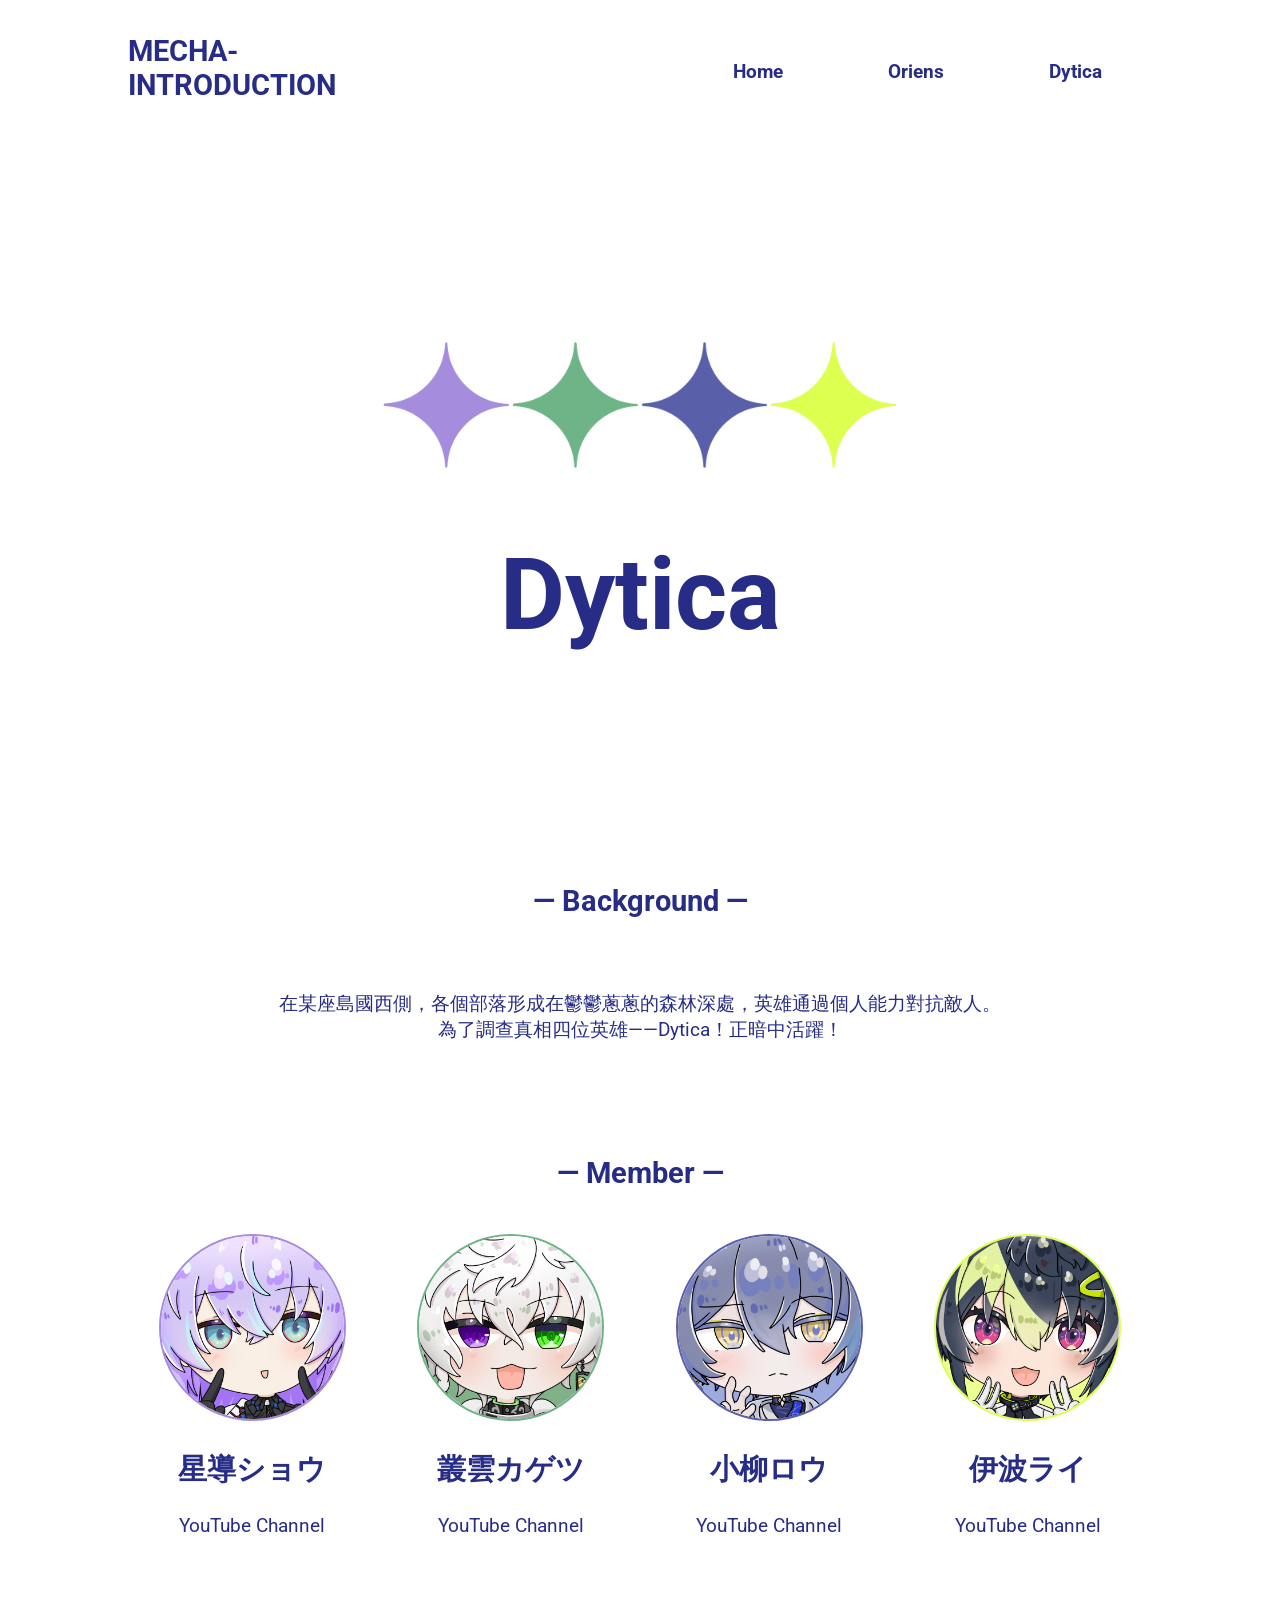
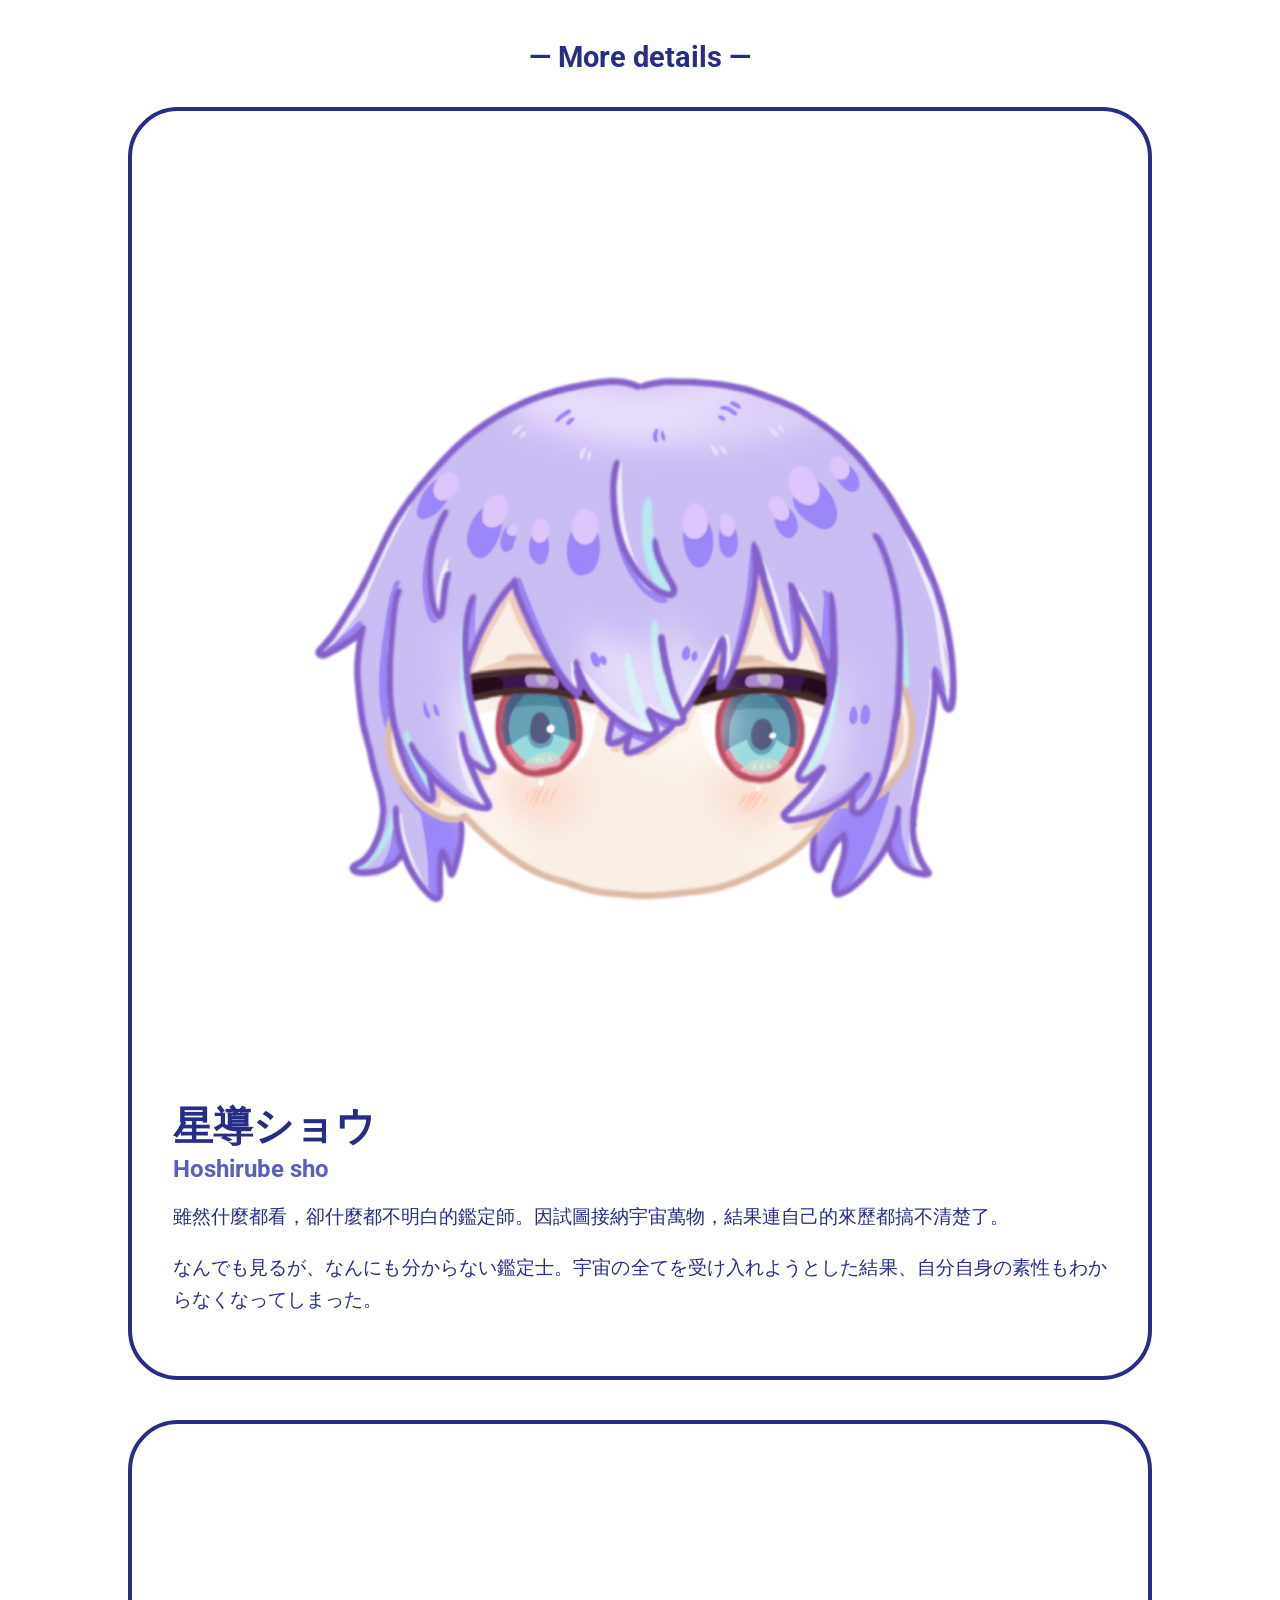
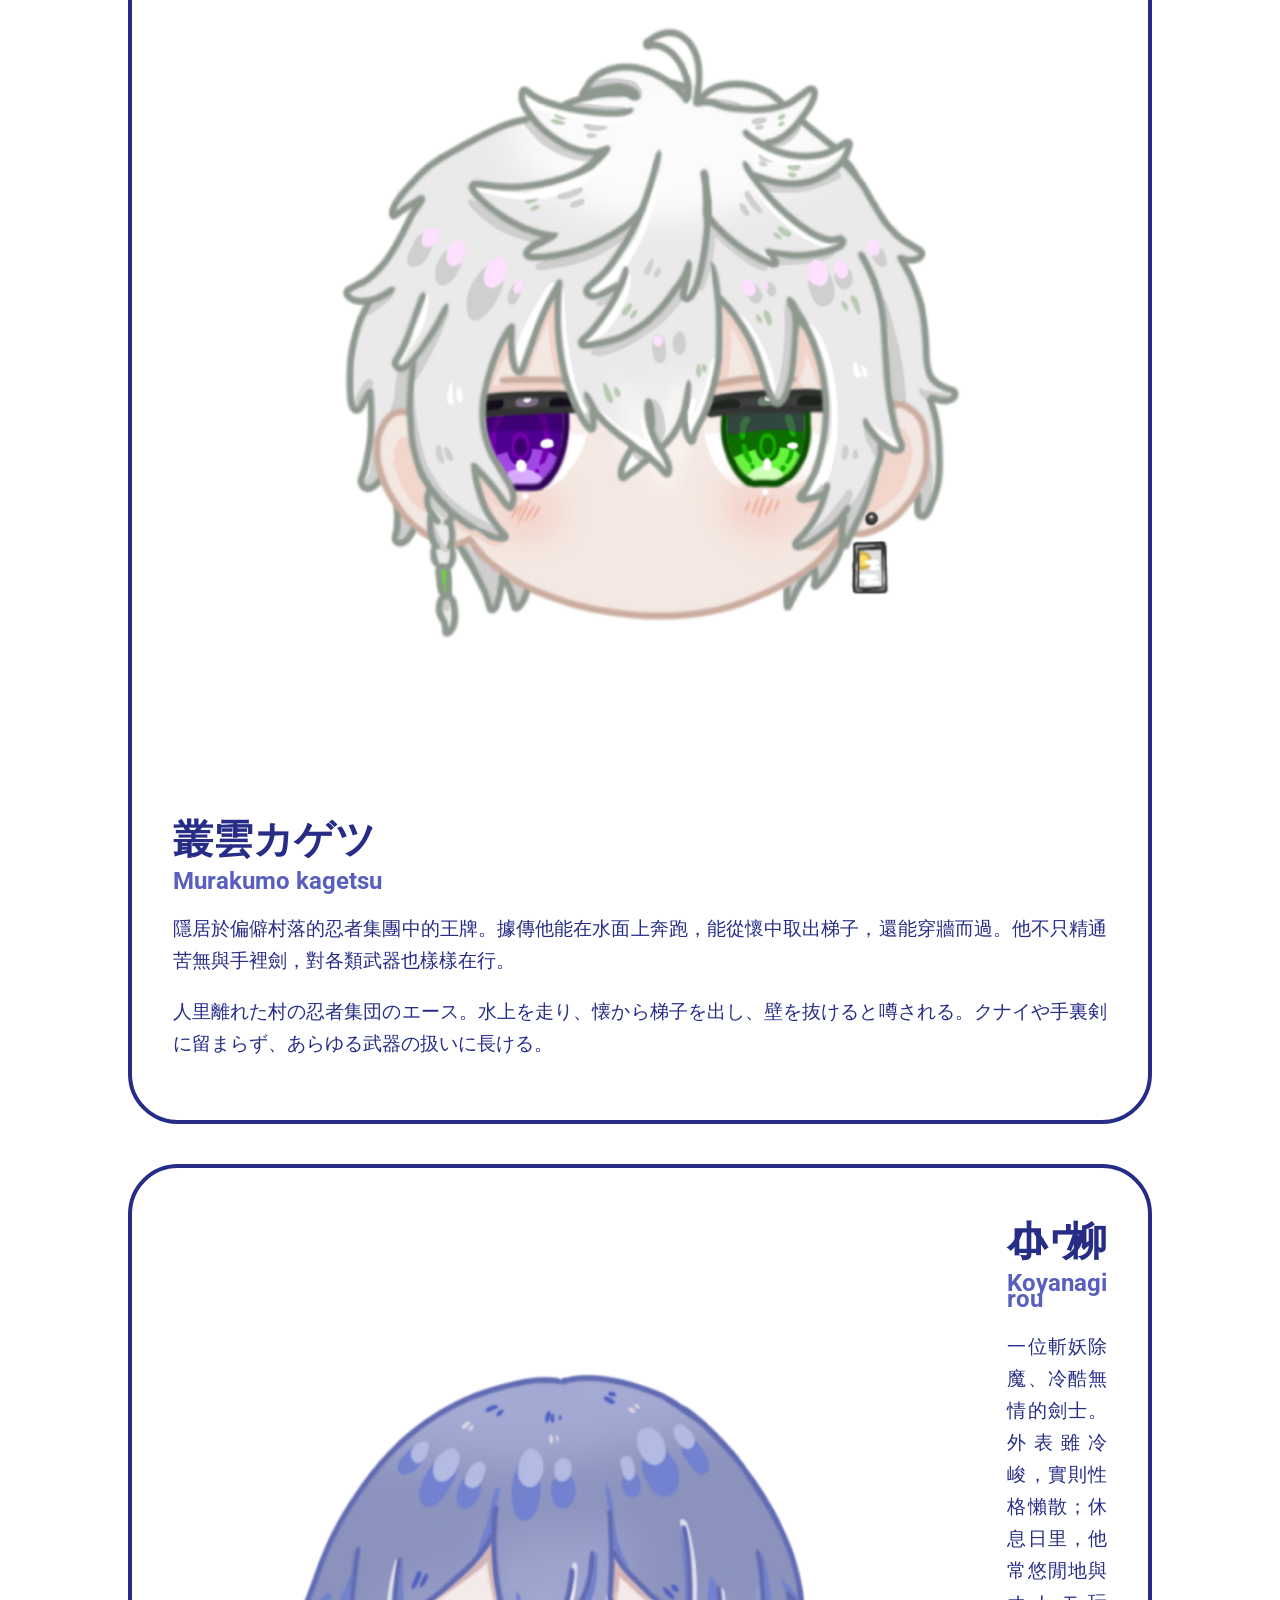
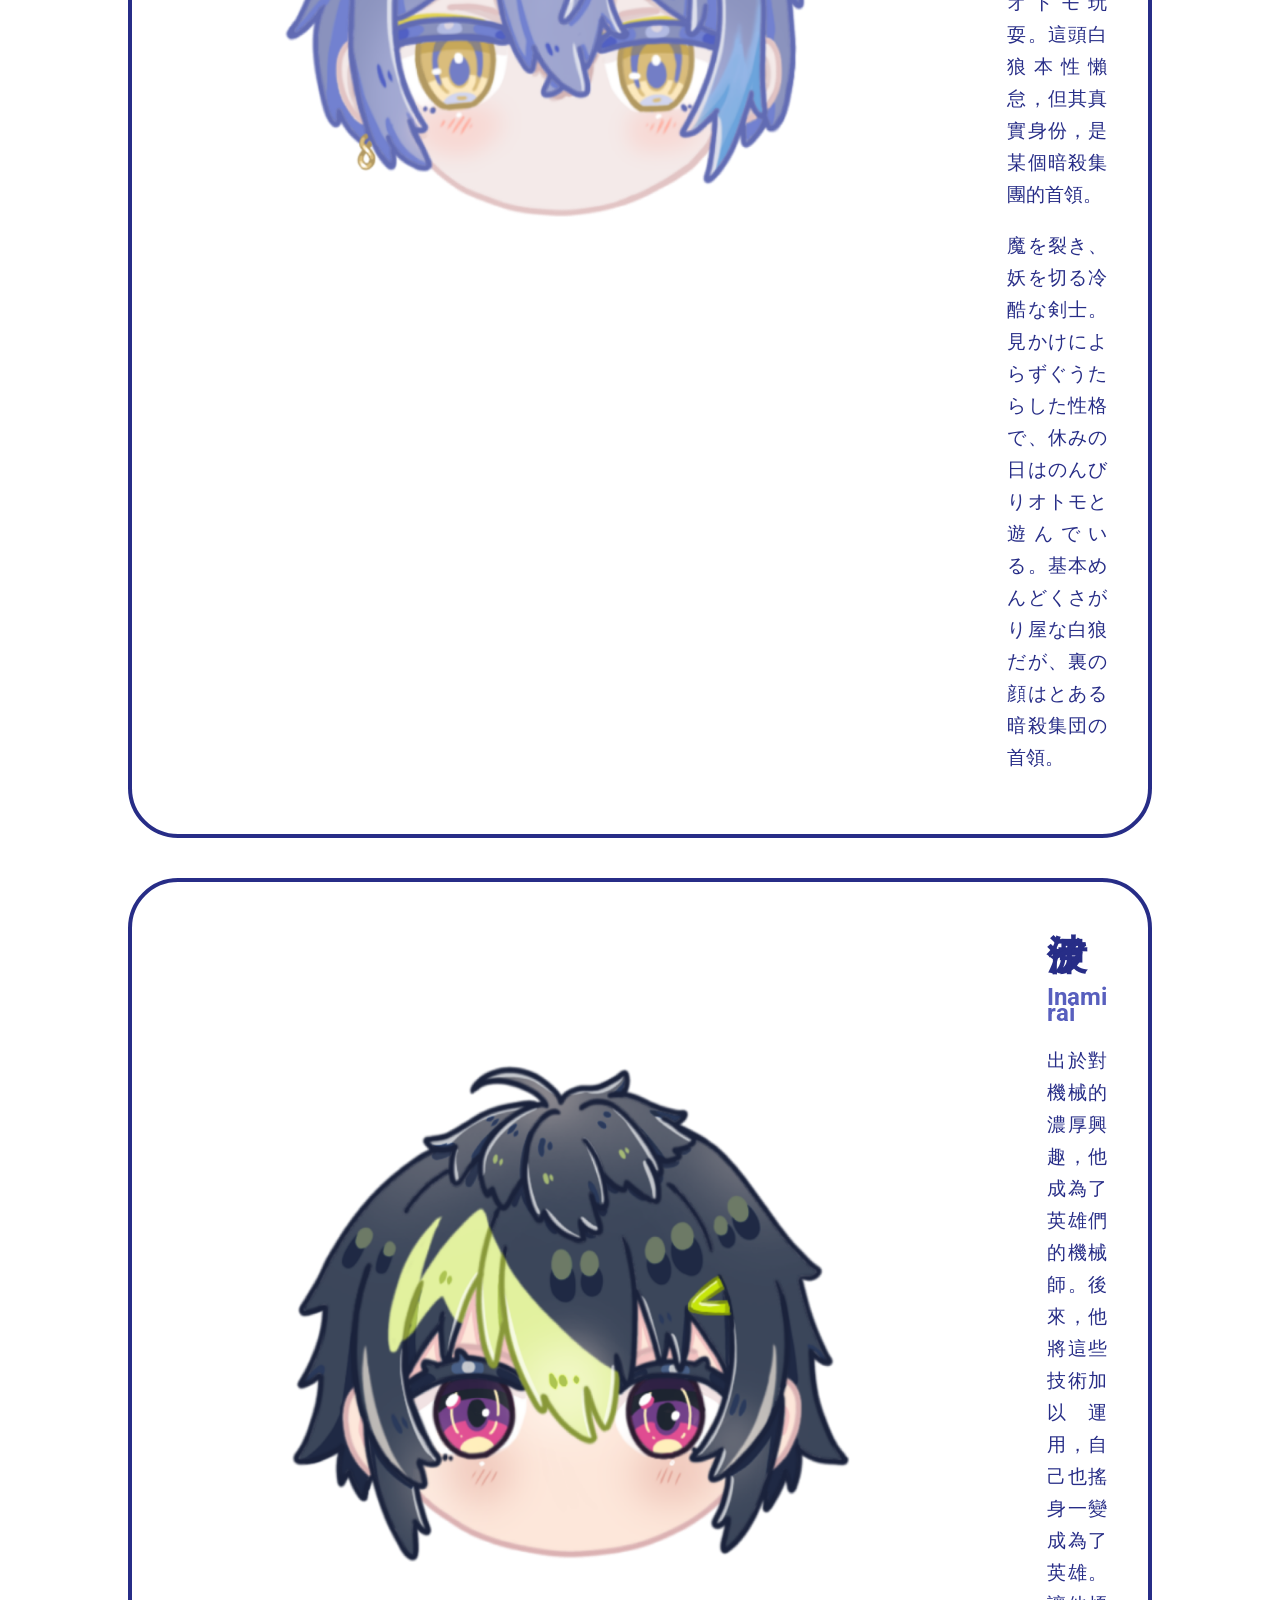
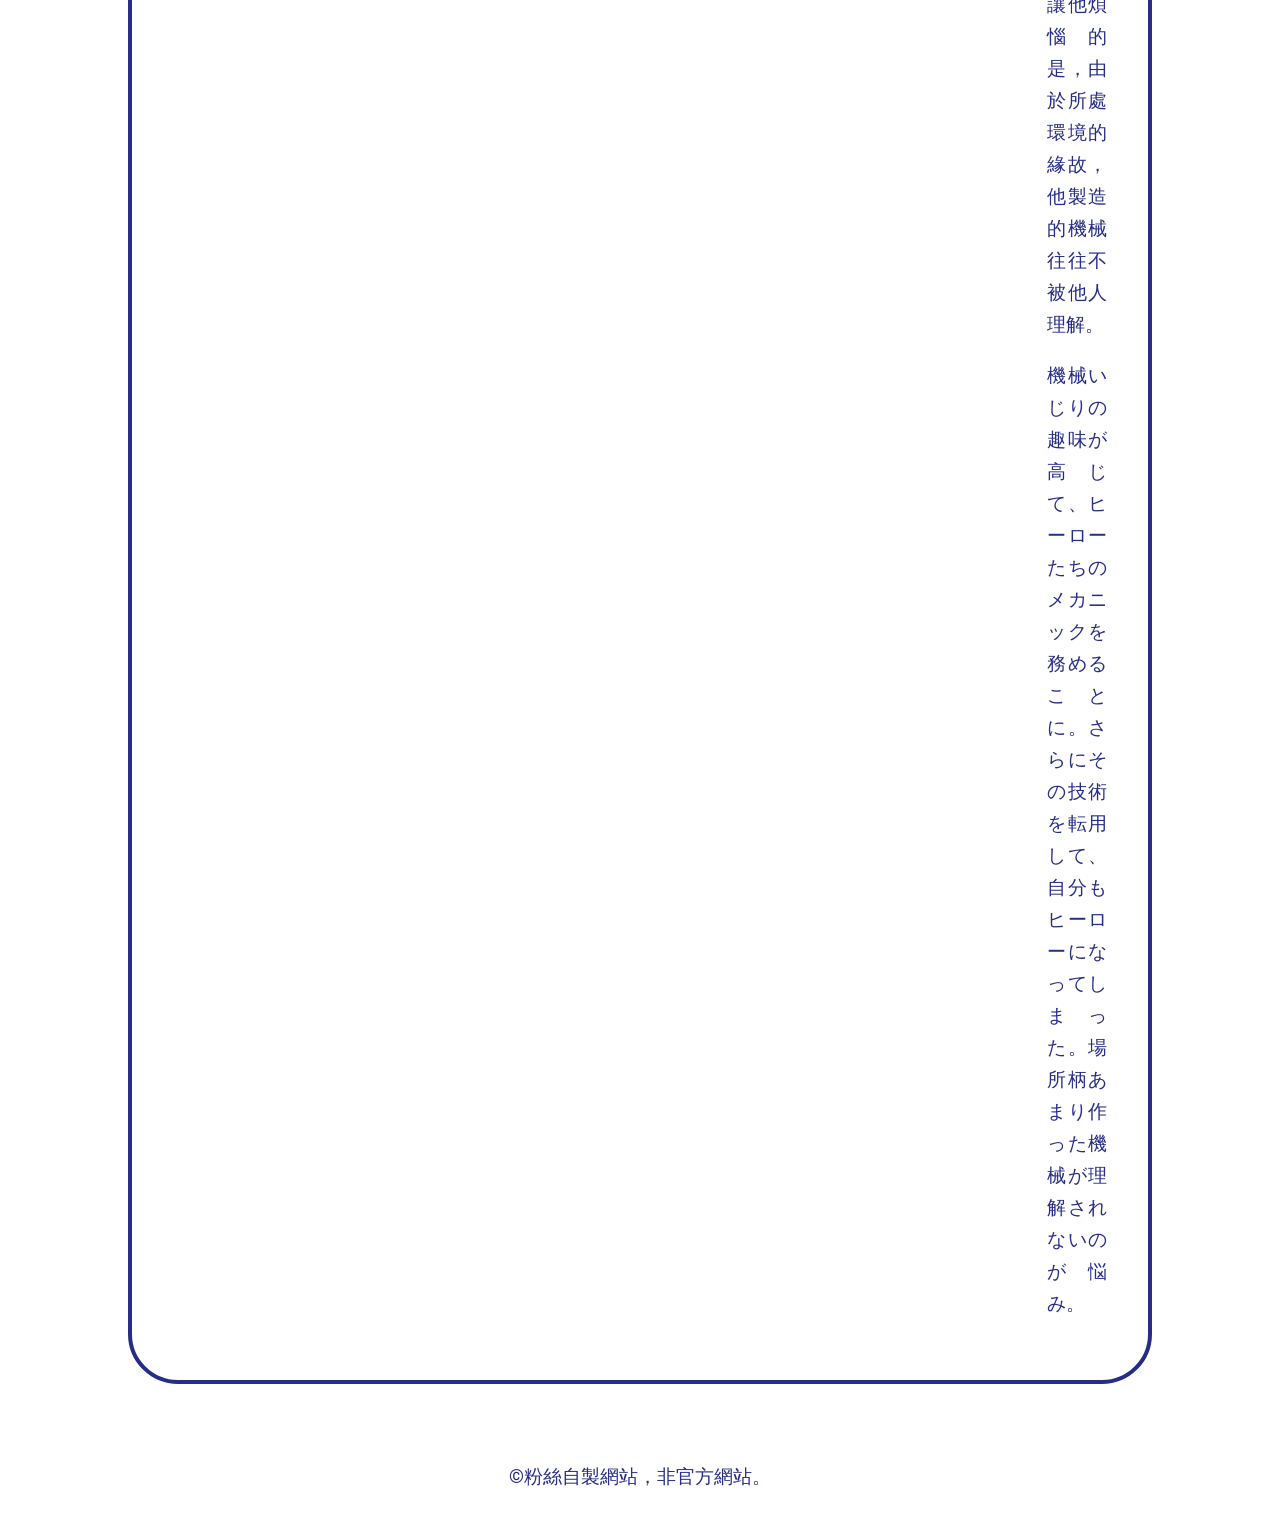
==== Dytica.html @ 47c51aad "update" ====
<!doctype html>
<html>

<head><!--設定頁面基本資訊+外部連結-->
<meta charset="utf-8">
<meta name="viewport" content=" width=device-width, initial-scale=1.0 ">
<title>MECHA-INTRODUCTION</title>
<link href="css/dytica.css" rel="stylesheet" type="text/css">
</head>

<body><!--瀏覽器看得見的內容-->
<!--header-->
<header>
    <div class="menu">
        <!--logo-->
        <div class="logo">
            <a href="index.html">
            <!--<img src="images/ky.PNG" alt="logo">-->
            <h2>MECHA-INTRODUCTION</h2>
            </a>
        </div>
        <!--nav-->
        <nav>
            <a href="index.html">Home</a>
            <a href="Oriens.html">Oriens</a>
            <a href="Dytica.html">Dytica</a>
        </nav> 
    </div>
</header>

<!--hero-->
<div class="hero">
    <img src="images/dhero2.png" alt="hero">
    <h1>Dytica</h1>
</div>

<!--background section-->
<section>
    <h1>— Background —</h1>
     <div class="background">   
        <p>在某座島國西側，各個部落形成在鬱鬱蔥蔥的森林深處，英雄通過個人能力對抗敵人。<br>為了調查真相四位英雄——Dytica！正暗中活躍！</p>
    </div>
</section>

<!--card section-->
<section>
    <h1>— Member —</h1>
        <!--card-->
        <div class="card1">
        <a href="https://www.youtube.com/@HoshirubeSho" target="_blank">
            <img src="images/hsrb.png" alt="kangeishi"/>
            <h2>星導ショウ</h2>
            <p>YouTube Channel</p>
        </a>
    </div>        
    <div class="card2">
        <a href="https://www.youtube.com/@MurakumoKagetsu" target="_blank">
            <img src="images/mrkm.png" alt="ninja"/>
            <h2>叢雲カゲツ</h2>
            <p>YouTube Channel</p>
        </a>
    </div>
    <div class="card3">
        <a href="https://www.youtube.com/@KoyanagiRou" target="_blank">
            <img src="images/ky.PNG" alt="hakurou"/>
            <h2>小柳ロウ</h2>
            <p>YouTube Channel</p>
        </a>
    </div>    
    <div class="card4">
        <a href="https://www.youtube.com/@InamiRai" target="_blank">
            <img src="images/inm.png" alt="megganihu"/>
            <h2>伊波ライ</h2>
            <p>YouTube Channel</p>
        </a>
    </div>
    </div>

</section>

<!--description section-->
<section>
    <h1>— More details —</h1>
    <!--article-->
    <div class="article1">
        <a href="https://www.nijisanji.jp/talents/l/sho-hoshirube" target="_blank">
        <div class="a_left">
            <img src="images/rb.png" alt="星導ショウ代表圖"/>
            
        </div>
        <div class="a_right">
            
            <h2>星導ショウ</h2>
            <h3>Hoshirube sho</h3>
            <p>雖然什麼都看，卻什麼都不明白的鑑定師。因試圖接納宇宙萬物，結果連自己的來歷都搞不清楚了。</p>
            <p>なんでも見るが、なんにも分からない鑑定士。宇宙の全てを受け入れようとした結果、自分自身の素性もわからなくなってしまった。</p>
            <div class="moreb">More</div>
        </div></a> 
    </div>
	
    <div class="article2">
        <a href="https://www.nijisanji.jp/talents/l/kagetsu-murakumo" target="_blank"> 
        <div class="a_left">
            <img src="images/kgt.png" alt="叢雲カゲツ代表圖"/>
        </div>
        <div class="a_right">
            <h2>叢雲カゲツ</h2>
            <h3>Murakumo kagetsu</h3>
            <p>隱居於偏僻村落的忍者集團中的王牌。據傳他能在水面上奔跑，能從懷中取出梯子，還能穿牆而過。他不只精通苦無與手裡劍，對各類武器也樣樣在行。</p>
            <p>人里離れた村の忍者集団のエース。水上を走り、懐から梯子を出し、壁を抜けると噂される。クナイや手裏剣に留まらず、あらゆる武器の扱いに長ける。</p>
            <div class="moreb">More</div>
        </div></a>
    </div>
    
    <div class="article3">
        <a href="https://www.nijisanji.jp/talents/l/rou-koyanagi" target="_blank">
        <div class="a_left">
            <img src="images/ru.png" alt="小柳ロウ代表圖"/>
        </div>
        <div class="a_right">
            <h2>小柳ロウ</h2>
            <h3>Koyanagi rou</h3>
            <p>一位斬妖除魔、冷酷無情的劍士。外表雖冷峻，實則性格懶散；休息日里，他常悠閒地與オトモ玩耍。這頭白狼本性懶怠，但其真實身份，是某個暗殺集團的首領。</p>
            <p>魔を裂き、妖を切る冷酷な剣士。見かけによらずぐうたらした性格で、休みの日はのんびりオトモと遊んでいる。基本めんどくさがり屋な白狼だが、裏の顔はとある暗殺集団の首領。</p>
            <div class="moreb">More</div></a>
        </div>
    </div>
    
    <div class="article4">
        <a href="https://www.nijisanji.jp/talents/l/rai-inami" target="_blank">
        <div class="a_left">
            <img src="images/ri.png" alt="伊波ライ代表圖"/>
        </div>
        <div class="a_right">
            <h2>伊波ライ</h2>
            <h3>Inami rai</h3>
            <p>出於對機械的濃厚興趣，他成為了英雄們的機械師。後來，他將這些技術加以運用，自己也搖身一變成為了英雄。讓他煩惱的是，由於所處環境的緣故，他製造的機械往往不被他人理解。</p>
            <p>機械いじりの趣味が高じて、ヒーローたちのメカニックを務めることに。さらにその技術を転用して、自分もヒーローになってしまった。場所柄あまり作った機械が理解されないのが悩み。</p>
            
            <div class="moreb">More</div></a>
        </div>
    </div>
</section>

<!--footer-->
<footer>
&copy;粉絲自製網站，非官方網站。
</footer>

</body>
</html>
---- css/dytica.css ----
@import url('https://fonts.googleapis.com/css2?family=Roboto:ital,wght@0,100..900;1,100..900&display=swap');

body{
    padding: 0;
    margin: 0;
    font-size: 1.2rem;
    color:#272D87;

    font-family: "Roboto", sans-serif;
}

::selection{/*反選文字時的背景跟文字顏色*/
    background: #585FBE;
    color: rgba(255, 255, 255, 1);
}

a{
    text-decoration: none;
    color: #272D87;
    display: inline-block;
}

a:hover{
    color: #585FBE;
}

/*header*/
header{
    position: fixed;
    top: 0;
    width: 100%;
    height: auto;
    z-index: 200000;
}

/*menu*/
.menu{
    width:80%;
    margin: 10px auto;
    /*background:#ffffff;*/
    display: flex;
}

/*logo*/
.logo{
   /* float: left;
    width: 120px;*/
    flex: 0 0 120px;
    
}

.logo img{
    width: 100%;
    margin: auto;
    /*background: rgba(255, 255, 255, .5);*/
	border-radius: 50%;
}

/*nav*/
nav{
    /* float: right;*/
    flex: 1;
    text-align: right;
    
}

nav a{
    padding: 50px;
    font-weight: bold;
}

nav a:hover{
    text-decoration: underline;
}

/*hero*/
.hero{
    position: relative;   
    width: 100%;
    height: 90vh;
    /*background:rgba(87, 117, 144, .2);*/
}

.hero img{
    width: 100%;
    height: 100%;
    object-fit:cover;
    object-position:center;
}

.hero h1{
    position: absolute;
    top:65%;
	left:50%;
	transform: translate(-50%, -50%);

    white-space: nowrap;/*不換行*/
    font-size: 100px;
    color: #272D87;
}

/*.hero p{
    position: absolute;
    top:93%;
    left:50%;
    transform: translate(-50%, -50%);

    font-size: 20px;
    color: #272D87;
}*/


/*section*/
section{
    display: flex;
    flex-wrap: wrap;/*讓內容可換行*/
    gap: 10px;/*間距*/
    /*clear: both;*/
    width: 80%;
    margin: auto;
    margin-top: 50px;
}

section h1{
    flex: 0 0 100%;
    color:#272D87;
    text-align: center;
}

.background{
    flex: 0 0 100%;
    padding: 20px;
    box-sizing: border-box;
    text-align: center;
}

/*card*/
.card1{
    flex: 0 0 calc((100% - 10px*3) / 4);/*calc是計算式，10px是間距，每排4個就有3個間距要均分*/
	display:inline-block;
	width:24.5%;
	box-sizing:border-box;
	padding:10px;
	text-align:center;
	cursor:pointer;
}

.card1 img{
	width:80%;
	border-radius:50%;
    border:solid 2px #A58CDC;

	-ms-transform: rotate(0deg); /* IE 9 */
    -webkit-transform: rotate(0deg); /* Safari */
    transform: rotate(0deg); /* Standard syntax */
	
	transition: transform 1.5s;
	-webkit-transition: transform 1.5s;
}

.card1:hover img{
	-ms-transform: rotate(-20deg); /* IE 9 */
    -webkit-transform: rotate(-20deg); /* Safari */
    transform: rotate(-20deg); /* Standard syntax */
}

.card1:hover a{
    color: #A58CDC;
}

.card2{
    flex: 0 0 calc((100% - 10px*3) / 4);/*calc是計算式，10px是間距，每排4個就有3個間距要均分*/
	display:inline-block;
	width:24.5%;
	box-sizing:border-box;
	padding:10px;
	text-align:center;
	cursor:pointer;
}

.card2 img{
	width:80%;
	border-radius:50%;
    border:solid 2px #6EB487;

	-ms-transform: rotate(0deg); /* IE 9 */
    -webkit-transform: rotate(0deg); /* Safari */
    transform: rotate(0deg); /* Standard syntax */
	
	transition: transform 1.5s;
	-webkit-transition: transform 1.5s;
}

.card2:hover img{
	-ms-transform: rotate(-20deg); /* IE 9 */
    -webkit-transform: rotate(-20deg); /* Safari */
    transform: rotate(-20deg); /* Standard syntax */
}

.card2:hover a{
    color: #6EB487;
}

.card3{
    flex: 0 0 calc((100% - 10px*3) / 4);/*calc是計算式，10px是間距，每排4個就有3個間距要均分*/
	display:inline-block;
	width:24.5%;
	box-sizing:border-box;
	padding:10px;
	text-align:center;
	cursor:pointer;
}

.card3 img{
	width:80%;
	border-radius:50%;
    border:solid 2px #5A5FAA;
    
	-ms-transform: rotate(0deg); /* IE 9 */
    -webkit-transform: rotate(0deg); /* Safari */
    transform: rotate(0deg); /* Standard syntax */
	
	transition: transform 1.5s;
	-webkit-transition: transform 1.5s;
}

.card3:hover img{
	-ms-transform: rotate(-20deg); /* IE 9 */
    -webkit-transform: rotate(-20deg); /* Safari */
    transform: rotate(-20deg); /* Standard syntax */
}

.card3:hover a{
    color: #5A5FAA;
}

.card4{
    flex: 0 0 calc((100% - 10px*3) / 4);/*calc是計算式，10px是間距，每排4個就有3個間距要均分*/
	display:inline-block;
	width:24.5%;
	box-sizing:border-box;
	padding:10px;
	text-align:center;
	cursor:pointer;
}

.card4 img{
	width:80%;
	border-radius:50%;
    border:solid 2px #DCFF50;
    
	-ms-transform: rotate(0deg); /* IE 9 */
    -webkit-transform: rotate(0deg); /* Safari */
    transform: rotate(0deg); /* Standard syntax */
	
	transition: transform 1.5s;
	-webkit-transition: transform 1.5s;
}

.card4:hover img{
	-ms-transform: rotate(-20deg); /* IE 9 */
    -webkit-transform: rotate(-20deg); /* Safari */
    transform: rotate(-20deg); /* Standard syntax */
}

.card4:hover a{
    color: #DCFF50;
}

/*article*/
.article1{
    flex: 0 0 100%;
	/*width:100%;
    height: 100%;*/
	margin:auto;
    margin-bottom: 30px;
    /*overflow: hidden;*/
    border:solid 4px #272D87;
    border-radius: 50px;
    box-sizing: border-box;

    display: flex;
}

.article1:hover{
    border:solid 8px #A58CDC;
    
}

.article2{
    flex: 0 0 100%;
	/*width:100%;
    height: 100%;*/
	margin:auto;
    margin-bottom: 30px;
    /*overflow: hidden;*/
    border:solid 4px #272D87;
    border-radius: 50px;
    box-sizing: border-box;

    display: flex;
}

.article2:hover{
    border:solid 8px #6EB487;
    
}

.article3{
    flex: 0 0 100%;
	/*width:100%;
    height: 100%;*/
	margin:auto;
    margin-bottom: 30px;
    /*overflow: hidden;*/
    border:solid 4px #272D87;
    border-radius: 50px;
    box-sizing: border-box;

    display: flex;
}

.article3:hover{
    border:solid 8px #5A5FAA;
    
}

.article4{
    flex: 0 0 100%;
	/*width:100%;
    height: 100%;*/
	margin:auto;
    margin-bottom: 30px;
    /*overflow: hidden;*/
    border:solid 4px #272D87;
    border-radius: 50px;
    box-sizing: border-box;

    display: flex;
}

.article4:hover{
    border:solid 8px #DCFF50;
    
}

.a_left{
    flex: 1;
    
    /*position: relative;
	float:left;
	width:50%;
    height:100%;*/
}

.a_left img{
	float:left;
    width: 100%;
    height:100%;
	object-fit: cover;
    object-position: bottom;
    
}

.a_right{
    flex: 1;
    position: relative;
	/*float:left;
	width:50%;
    height:100%;*/
	padding: 4%;
	box-sizing:border-box;
	color:#272D87;
	text-align:justify;
    line-height: 2rem;
}

.a_right h2{
    font-size: 2.5rem;
    color: #272D87;
    line-height: 0rem;
}

.a_right h3{
    line-height: 1rem;
    font-size: 1.5rem;
    color: #585FBE;
}
.moreb{
	position:absolute;
	top: 85%;
	left:80%;/*前三行讓物件置中*/
	transform: translate(-50%, -50%);/*但對準點是左上角，用這行改錨點至中心點*/
	
    border-radius: 30px;
	background:#272D87;
	padding:30px;
	color: #ECECEC;

    opacity:0;
	transition: opacity 1s;
	-webkit-transition: opacity 1s; /*前綴詞*/
	
	transition-timing-function: ease-in-out;
	-webkit-transition-timing-function: ease-in-out; /*Safari */
}

.article1:hover .moreb{
	opacity:1;
}

.article2:hover .moreb{
	opacity:1;
}

.article3:hover .moreb{
	opacity:1;
}

.article4:hover .moreb{
	opacity:1;
}





/*footer*/
footer{
    clear: both;
    width: 100%;
    padding: 50px 0px;
    text-align: center;
}

/*for tablets*/
@media only screen and (max-width: 1200px) {
}

/*for mobile*/
@media only screen and (max-width: 768px) {
    body{
        font-size: 1.3rem;
    }
    /*menu*/
    .menu{
        margin: 15px auto;
        flex-direction: column;/*變垂直排版*/
    }

    /*logo*/
    .logo{
        text-align: center;
    }
    .logo img{
        width: 30%;
        margin: auto;
    }

    /*nav*/
    nav{
        text-align: center;
    }
    nav a{
        padding: 10px;
    }

    /*hero*/
    .hero{
        height: 40vh;
        /*background:rgba(87, 117, 144, .2);*/
        margin-bottom: 80px;
    }
    .hero img{
        /*height: 60%;
        width: 100%;*/
        margin-top: 80px;
    }
    .hero h1{
        top: 90%;
        font-size: 50px;
        white-space: nowrap;/*不換行*/
    }
    .hero p{
        top:95%;
        font-size: 12px;
        white-space: nowrap;/*不換行*/
        margin-top: 60px;
    }
    section{
        width: 90%;
    }
    section h1{
        margin-bottom: 10px;
    }
    .background{
        margin-bottom: -50px;
        font-size: 20px;
    }
    /*card*/
    .card1{
        flex: 0 0 calc((100% - 10px*1) / 2);/*calc是計算式，10px是間距，每排2個就有1個間距要均分*/
    }
    .card2{
        flex: 0 0 calc((100% - 10px*1) / 2);/*calc是計算式，10px是間距，每排2個就有1個間距要均分*/
    }
    .card3{
        flex: 0 0 calc((100% - 10px*1) / 2);/*calc是計算式，10px是間距，每排2個就有1個間距要均分*/
    }
    .card4{
        flex: 0 0 calc((100% - 10px*1) / 2);/*calc是計算式，10px是間距，每排2個就有1個間距要均分*/
    }
    .card1 h2{
        font-size: 1.5rem;
    }
    .card2 h2{
        font-size: 1.5rem;
    }
    .card3 h2{
        font-size: 1.5rem;
    }
    .card4 h2{
        font-size: 1.5rem;
    }

    .article1{
        flex-direction: column;
    }
    .article2{
        flex-direction: column;
    }
    .article3{
        flex-direction: column;
    }
    .article4{
        flex-direction: column;
    }

    .article1:hover .moreb{
	    opacity:0;
    }

    .article2:hover .moreb{
	    opacity:0;
    }

    .article3:hover .moreb{
        opacity:0;
    }

    .article4:hover .moreb{
        opacity:0;
    }
    .a_right{
        padding: 6%;
    }
    .a_right h2{
        font-size: 2rem;
    }
    .a_right p{
        font-size: 15px;
    }
    footer{
        font-size: 15px;
    }
}
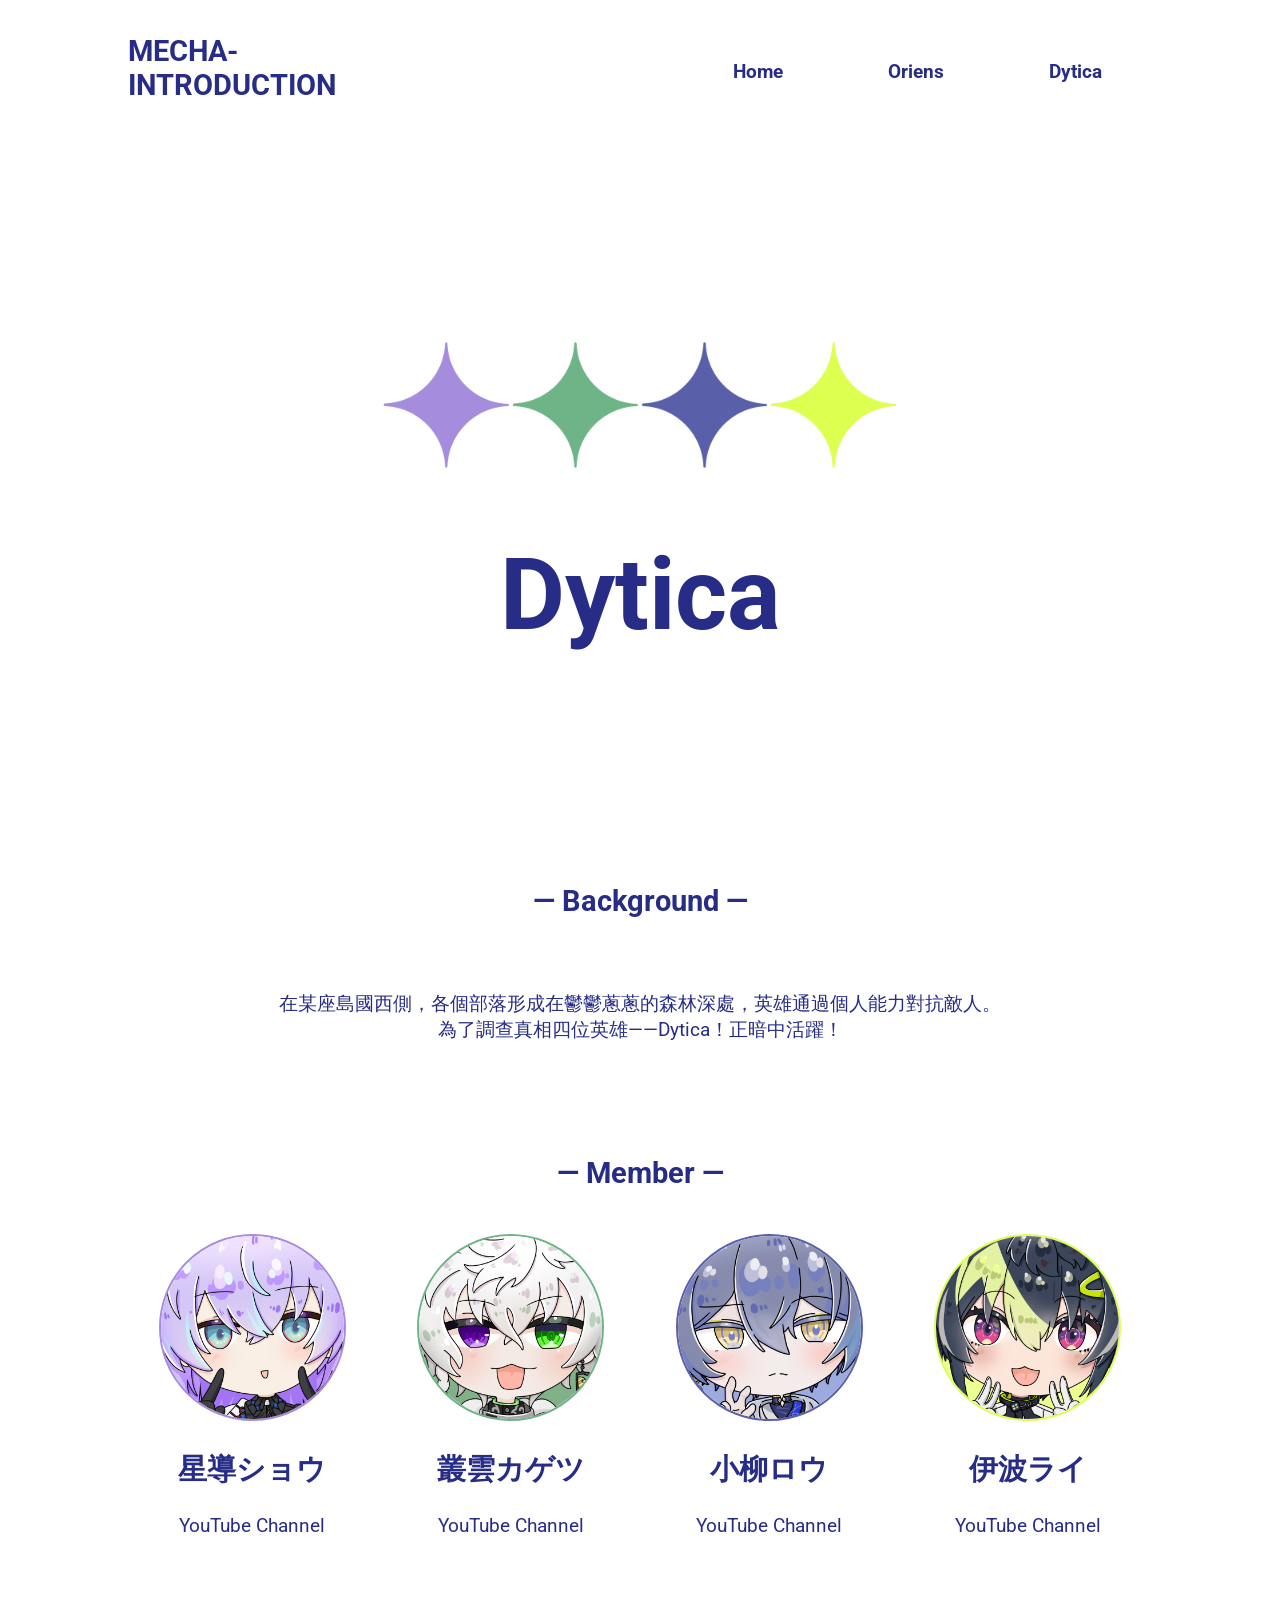
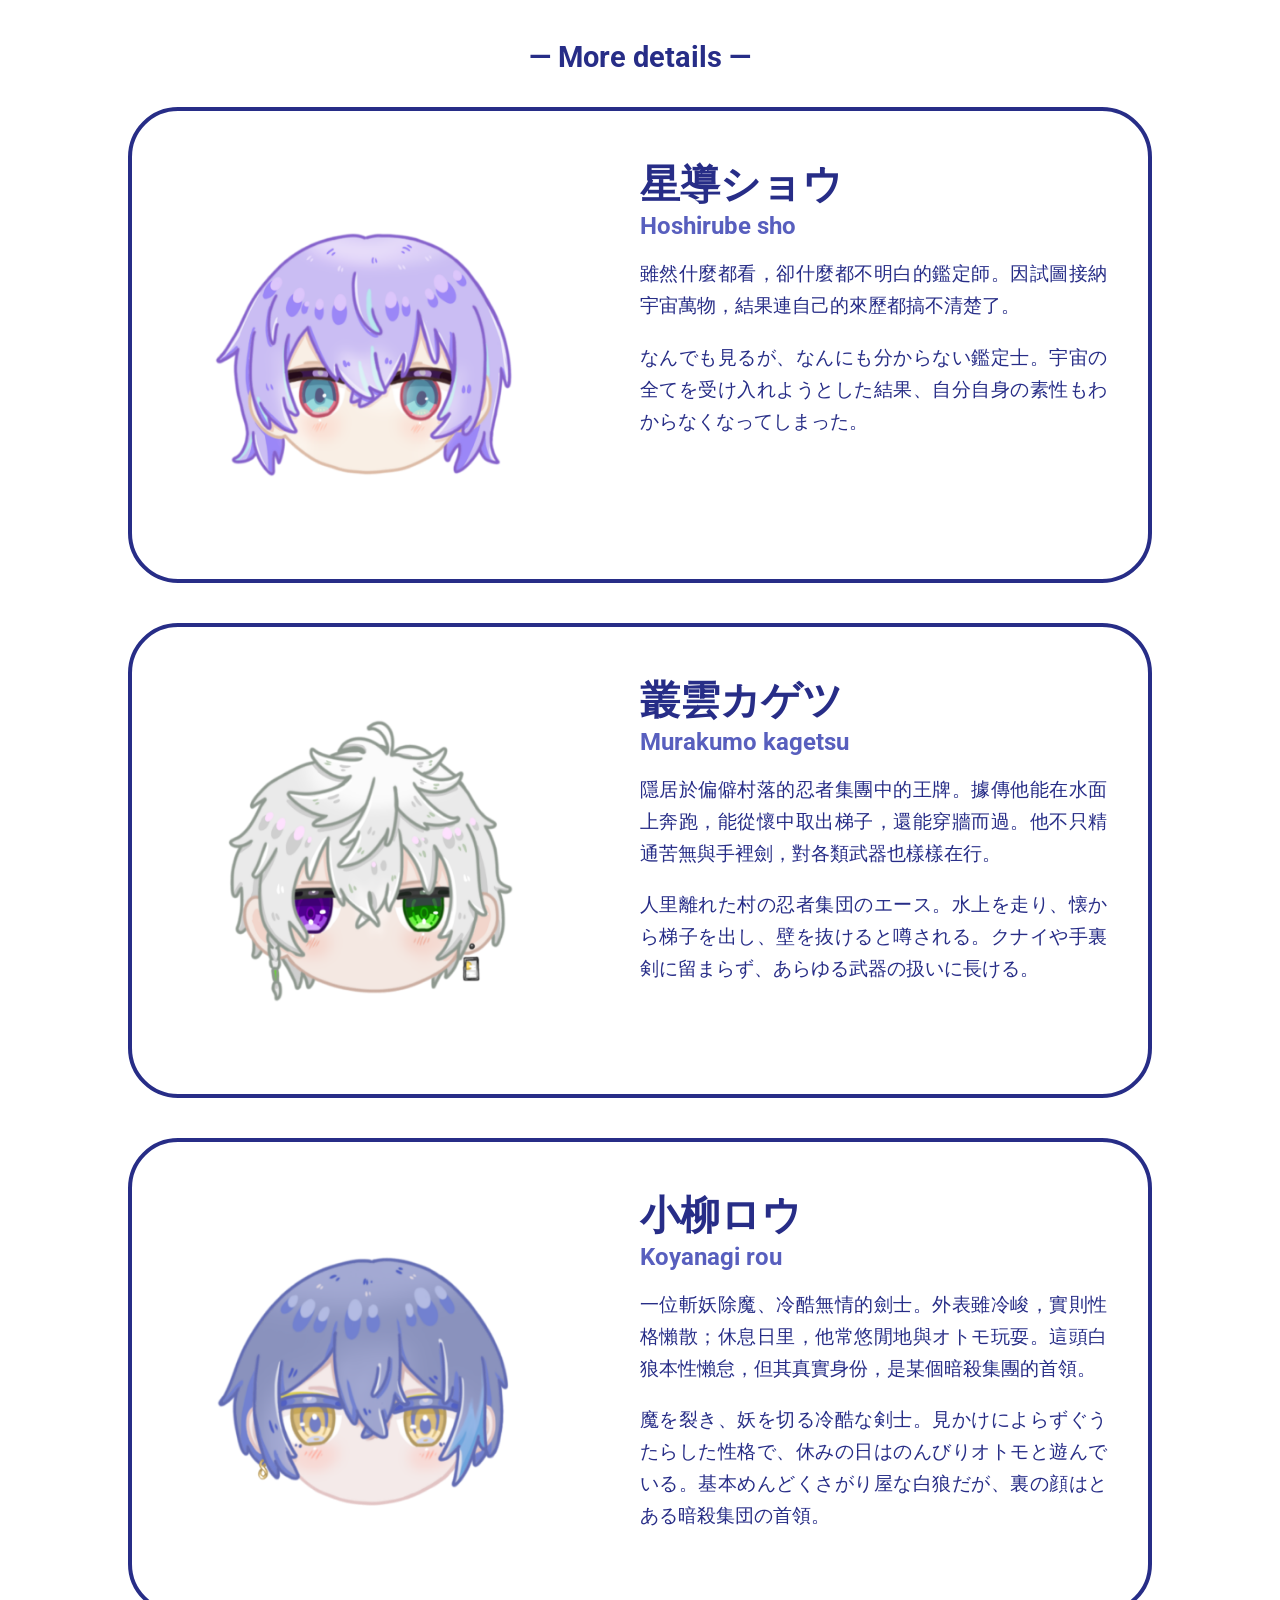
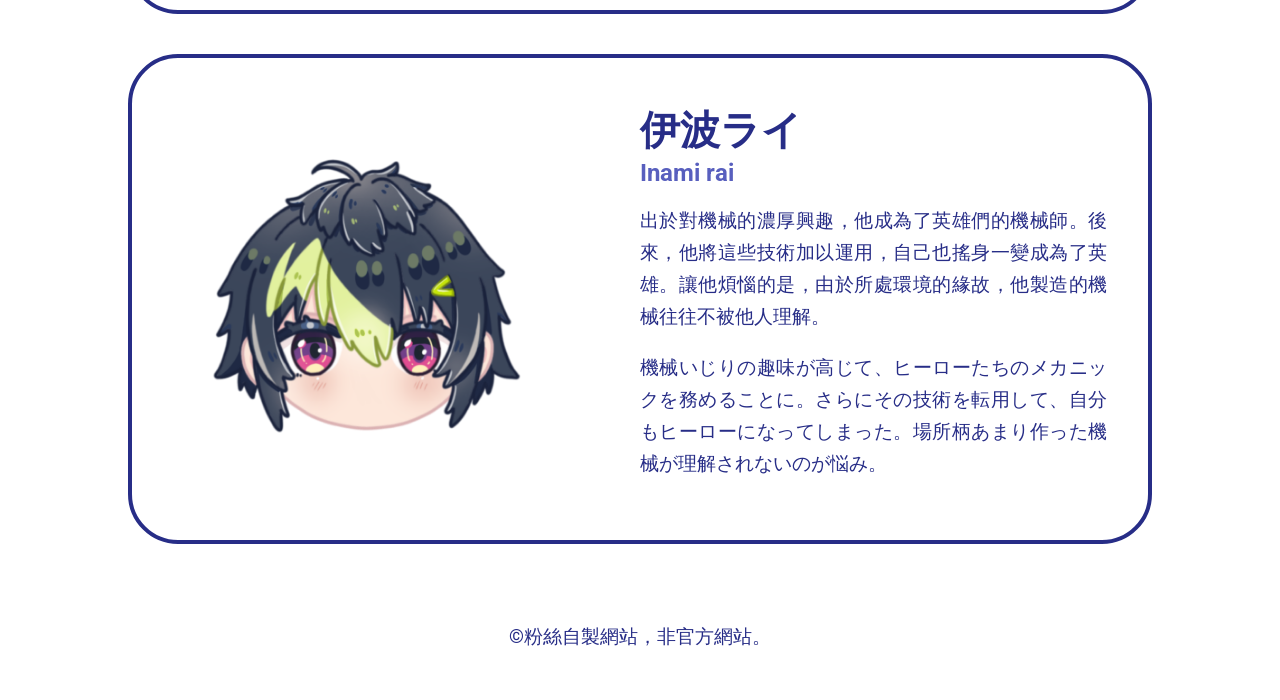
==== commit 96db0bbd: "update" ====
--- a/Dytica.html
+++ b/Dytica.html
@@ -82,64 +82,67 @@
 <section>
     <h1>— More details —</h1>
     <!--article-->
-    <div class="article1">
-        <a href="https://www.nijisanji.jp/talents/l/sho-hoshirube" target="_blank">
-        <div class="a_left">
-            <img src="images/rb.png" alt="星導ショウ代表圖"/>
+    <a href="https://www.nijisanji.jp/talents/l/sho-hoshirube" target="_blank">
+        <div class="article1">
+            <div class="a_left">
+                <img src="images/rb.png" alt="星導ショウ代表圖"/>
+            </div>
+            <div class="a_right">
+                <h2>星導ショウ</h2>
+                <h3>Hoshirube sho</h3>
+                <p>雖然什麼都看，卻什麼都不明白的鑑定師。因試圖接納宇宙萬物，結果連自己的來歷都搞不清楚了。</p>
+                <p>なんでも見るが、なんにも分からない鑑定士。宇宙の全てを受け入れようとした結果、自分自身の素性もわからなくなってしまった。</p>
+                <div class="moreb">More</div>
+            </div> 
+        </div>
+    </a>
+    <a href="https://www.nijisanji.jp/talents/l/kagetsu-murakumo" target="_blank"> 	
+        <div class="article2">
+            <div class="a_left">
+                <img src="images/kgt.png" alt="叢雲カゲツ代表圖"/>
+            </div>
+            <div class="a_right">
+                <h2>叢雲カゲツ</h2>
+                <h3>Murakumo kagetsu</h3>
+                <p>隱居於偏僻村落的忍者集團中的王牌。據傳他能在水面上奔跑，能從懷中取出梯子，還能穿牆而過。他不只精通苦無與手裡劍，對各類武器也樣樣在行。</p>
+                <p>人里離れた村の忍者集団のエース。水上を走り、懐から梯子を出し、壁を抜けると噂される。クナイや手裏剣に留まらず、あらゆる武器の扱いに長ける。</p>
+                <div class="moreb">More</div>
+            </div>
+        </div>
+    </a>
+
+    <a href="https://www.nijisanji.jp/talents/l/rou-koyanagi" target="_blank">
+        <div class="article3">
+        
+            <div class="a_left">
+                <img src="images/ru.png" alt="小柳ロウ代表圖"/>
+            </div>
+            <div class="a_right">
+                <h2>小柳ロウ</h2>
+                <h3>Koyanagi rou</h3>
+                <p>一位斬妖除魔、冷酷無情的劍士。外表雖冷峻，實則性格懶散；休息日里，他常悠閒地與オトモ玩耍。這頭白狼本性懶怠，但其真實身份，是某個暗殺集團的首領。</p>
+                <p>魔を裂き、妖を切る冷酷な剣士。見かけによらずぐうたらした性格で、休みの日はのんびりオトモと遊んでいる。基本めんどくさがり屋な白狼だが、裏の顔はとある暗殺集団の首領。</p>
+                <div class="moreb">More</div>
+            </div>
+        </div>
+    </a>
+
+    <a href="https://www.nijisanji.jp/talents/l/rai-inami" target="_blank">
+        <div class="article4">
             
+            <div class="a_left">
+                <img src="images/ri.png" alt="伊波ライ代表圖"/>
+            </div>
+            <div class="a_right">
+                <h2>伊波ライ</h2>
+                <h3>Inami rai</h3>
+                <p>出於對機械的濃厚興趣，他成為了英雄們的機械師。後來，他將這些技術加以運用，自己也搖身一變成為了英雄。讓他煩惱的是，由於所處環境的緣故，他製造的機械往往不被他人理解。</p>
+                <p>機械いじりの趣味が高じて、ヒーローたちのメカニックを務めることに。さらにその技術を転用して、自分もヒーローになってしまった。場所柄あまり作った機械が理解されないのが悩み。</p>
+                
+                <div class="moreb">More</div>
+            </div>
         </div>
-        <div class="a_right">
-            
-            <h2>星導ショウ</h2>
-            <h3>Hoshirube sho</h3>
-            <p>雖然什麼都看，卻什麼都不明白的鑑定師。因試圖接納宇宙萬物，結果連自己的來歷都搞不清楚了。</p>
-            <p>なんでも見るが、なんにも分からない鑑定士。宇宙の全てを受け入れようとした結果、自分自身の素性もわからなくなってしまった。</p>
-            <div class="moreb">More</div>
-        </div></a> 
-    </div>
-	
-    <div class="article2">
-        <a href="https://www.nijisanji.jp/talents/l/kagetsu-murakumo" target="_blank"> 
-        <div class="a_left">
-            <img src="images/kgt.png" alt="叢雲カゲツ代表圖"/>
-        </div>
-        <div class="a_right">
-            <h2>叢雲カゲツ</h2>
-            <h3>Murakumo kagetsu</h3>
-            <p>隱居於偏僻村落的忍者集團中的王牌。據傳他能在水面上奔跑，能從懷中取出梯子，還能穿牆而過。他不只精通苦無與手裡劍，對各類武器也樣樣在行。</p>
-            <p>人里離れた村の忍者集団のエース。水上を走り、懐から梯子を出し、壁を抜けると噂される。クナイや手裏剣に留まらず、あらゆる武器の扱いに長ける。</p>
-            <div class="moreb">More</div>
-        </div></a>
-    </div>
-    
-    <div class="article3">
-        <a href="https://www.nijisanji.jp/talents/l/rou-koyanagi" target="_blank">
-        <div class="a_left">
-            <img src="images/ru.png" alt="小柳ロウ代表圖"/>
-        </div>
-        <div class="a_right">
-            <h2>小柳ロウ</h2>
-            <h3>Koyanagi rou</h3>
-            <p>一位斬妖除魔、冷酷無情的劍士。外表雖冷峻，實則性格懶散；休息日里，他常悠閒地與オトモ玩耍。這頭白狼本性懶怠，但其真實身份，是某個暗殺集團的首領。</p>
-            <p>魔を裂き、妖を切る冷酷な剣士。見かけによらずぐうたらした性格で、休みの日はのんびりオトモと遊んでいる。基本めんどくさがり屋な白狼だが、裏の顔はとある暗殺集団の首領。</p>
-            <div class="moreb">More</div></a>
-        </div>
-    </div>
-    
-    <div class="article4">
-        <a href="https://www.nijisanji.jp/talents/l/rai-inami" target="_blank">
-        <div class="a_left">
-            <img src="images/ri.png" alt="伊波ライ代表圖"/>
-        </div>
-        <div class="a_right">
-            <h2>伊波ライ</h2>
-            <h3>Inami rai</h3>
-            <p>出於對機械的濃厚興趣，他成為了英雄們的機械師。後來，他將這些技術加以運用，自己也搖身一變成為了英雄。讓他煩惱的是，由於所處環境的緣故，他製造的機械往往不被他人理解。</p>
-            <p>機械いじりの趣味が高じて、ヒーローたちのメカニックを務めることに。さらにその技術を転用して、自分もヒーローになってしまった。場所柄あまり作った機械が理解されないのが悩み。</p>
-            
-            <div class="moreb">More</div></a>
-        </div>
-    </div>
+    </a>
 </section>
 
 <!--footer-->
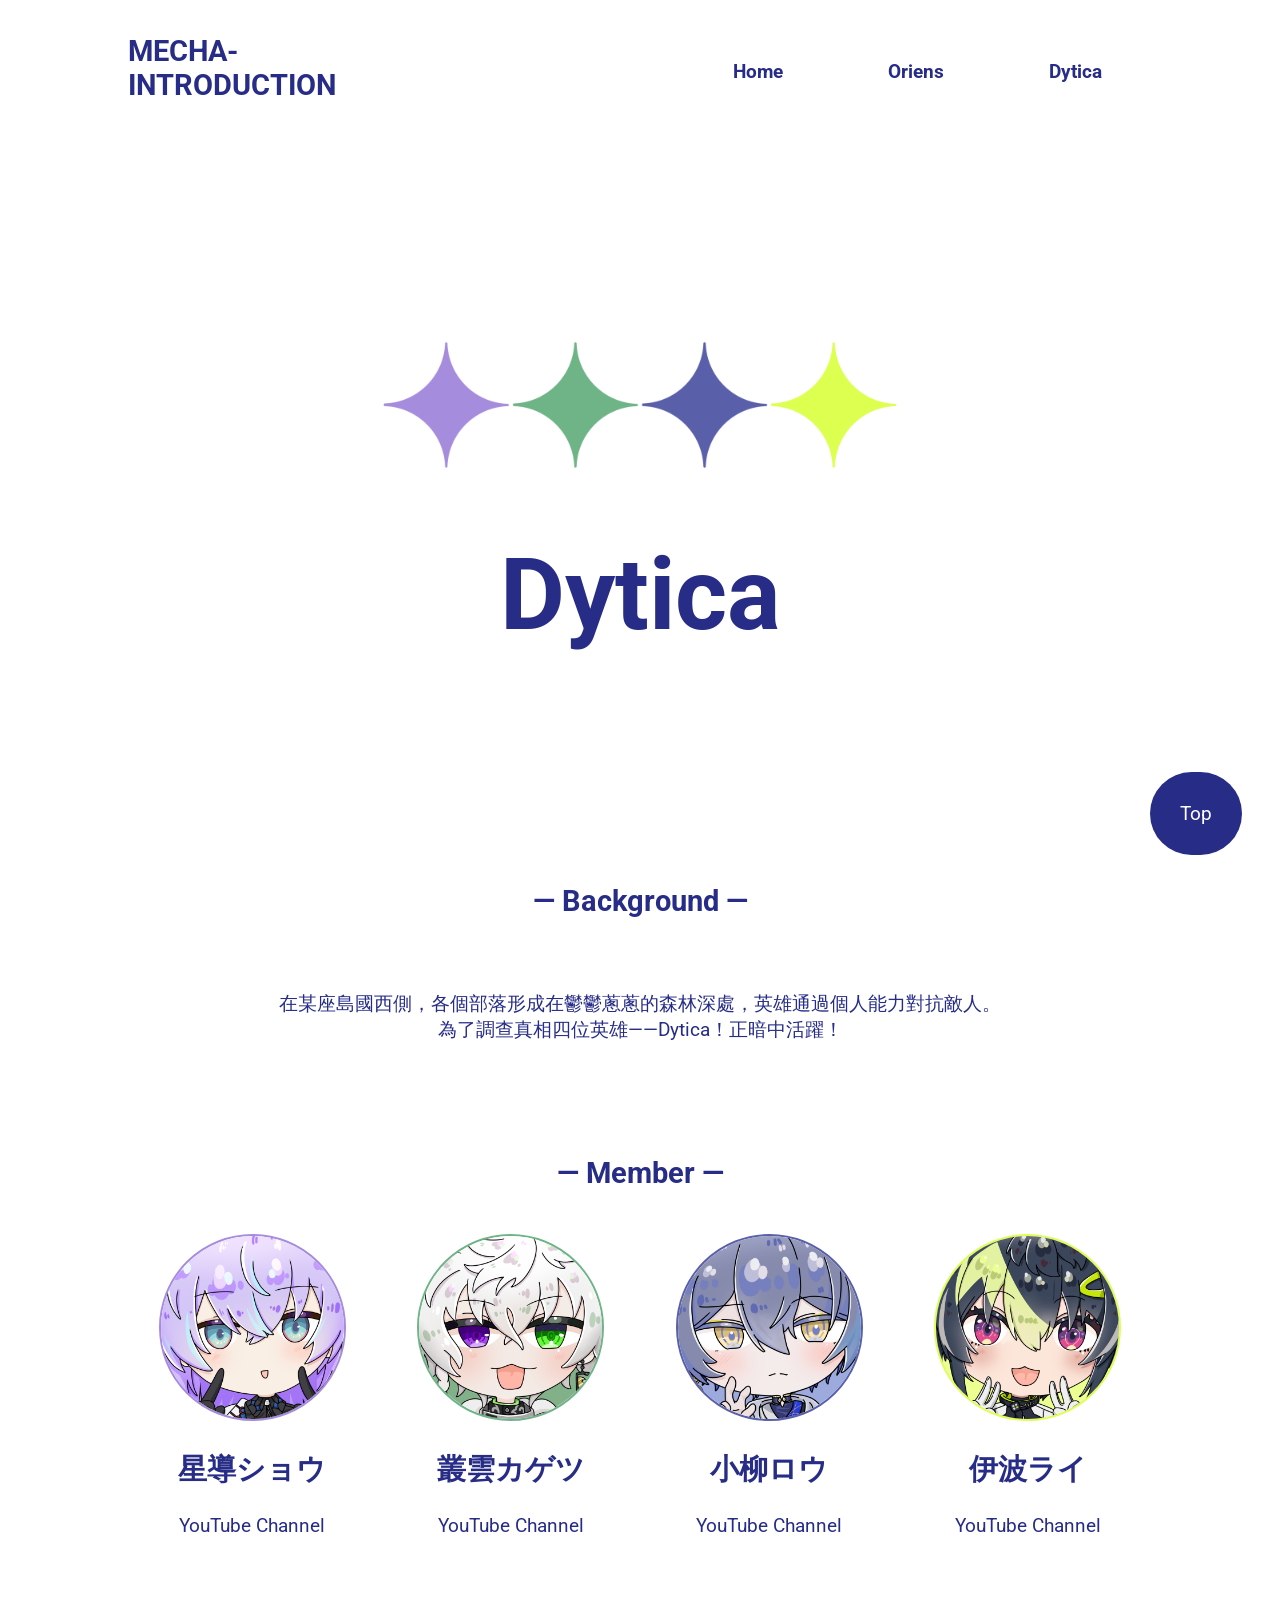
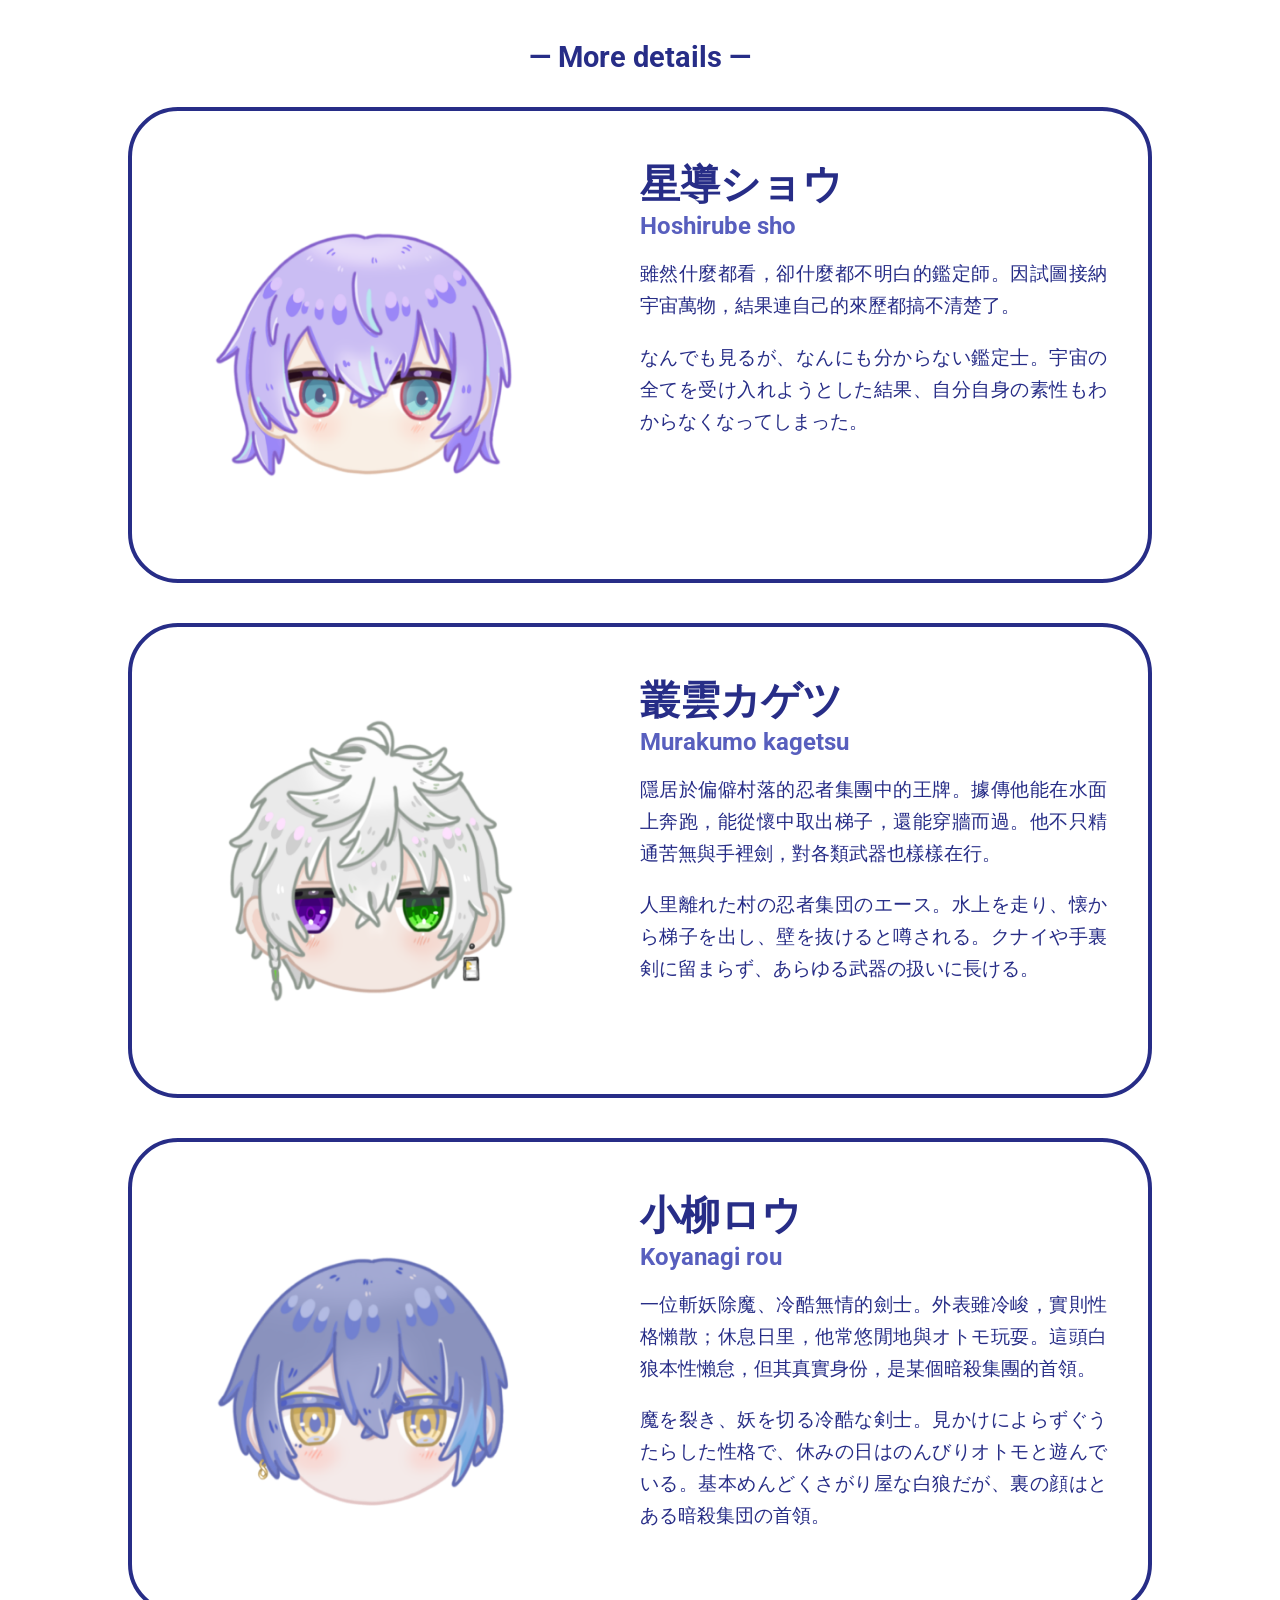
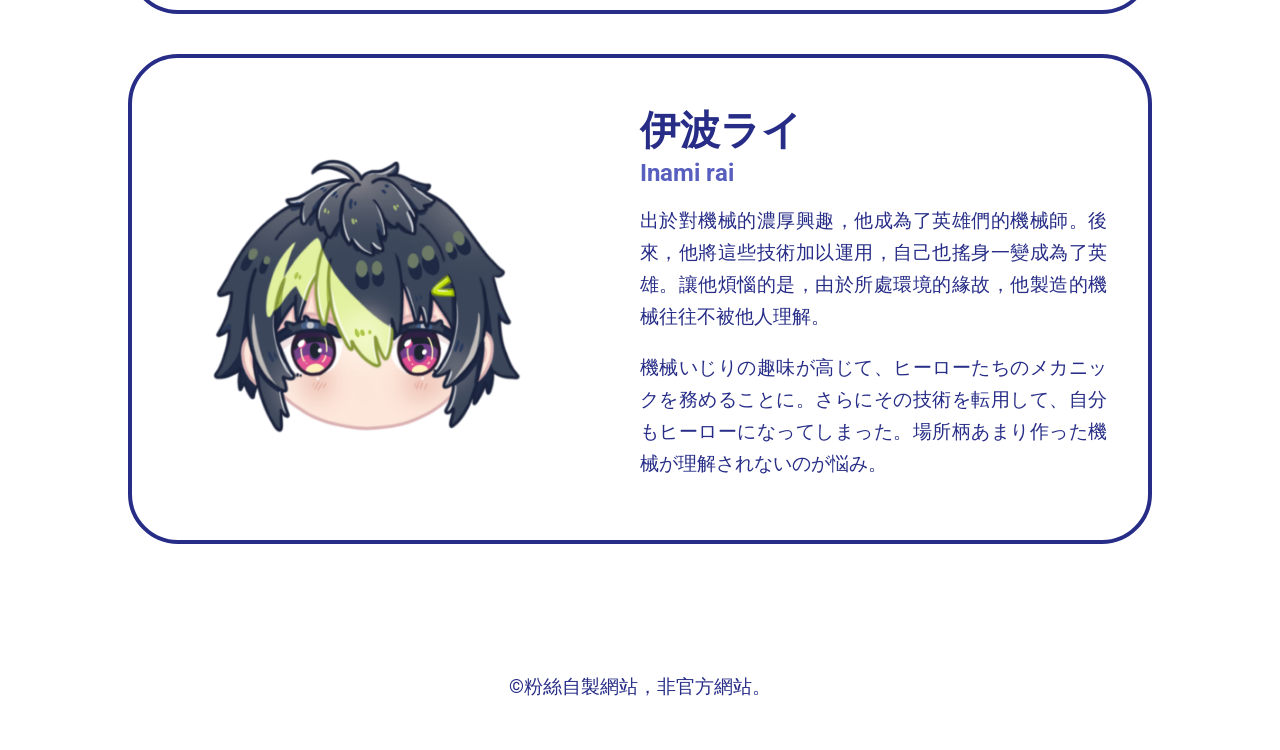
==== commit cae43ae6: "update" ====
--- a/Dytica.html
+++ b/Dytica.html
@@ -145,6 +145,10 @@
     </a>
 </section>
 
+<section>
+    <a href="#" class="up">Top</a>
+</section>
+
 <!--footer-->
 <footer>
 &copy;粉絲自製網站，非官方網站。
--- a/css/dytica.css
+++ b/css/dytica.css
@@ -1,4 +1,8 @@
 @import url('https://fonts.googleapis.com/css2?family=Roboto:ital,wght@0,100..900;1,100..900&display=swap');
+
+html{
+    scroll-behavior: smooth;
+}
 
 body{
     padding: 0;
@@ -421,9 +425,21 @@
 	opacity:1;
 }
 
-
-
-
+.up{
+    position: fixed;
+    right:3%; 
+    bottom:5%;
+
+    border-radius: 50px;
+	background:#272D87;
+	padding:30px;
+	color: #FFFFFF;
+}
+
+.up:hover{
+    color: #ECECEC;
+    background:#585FBE;
+}
 
 /*footer*/
 footer{
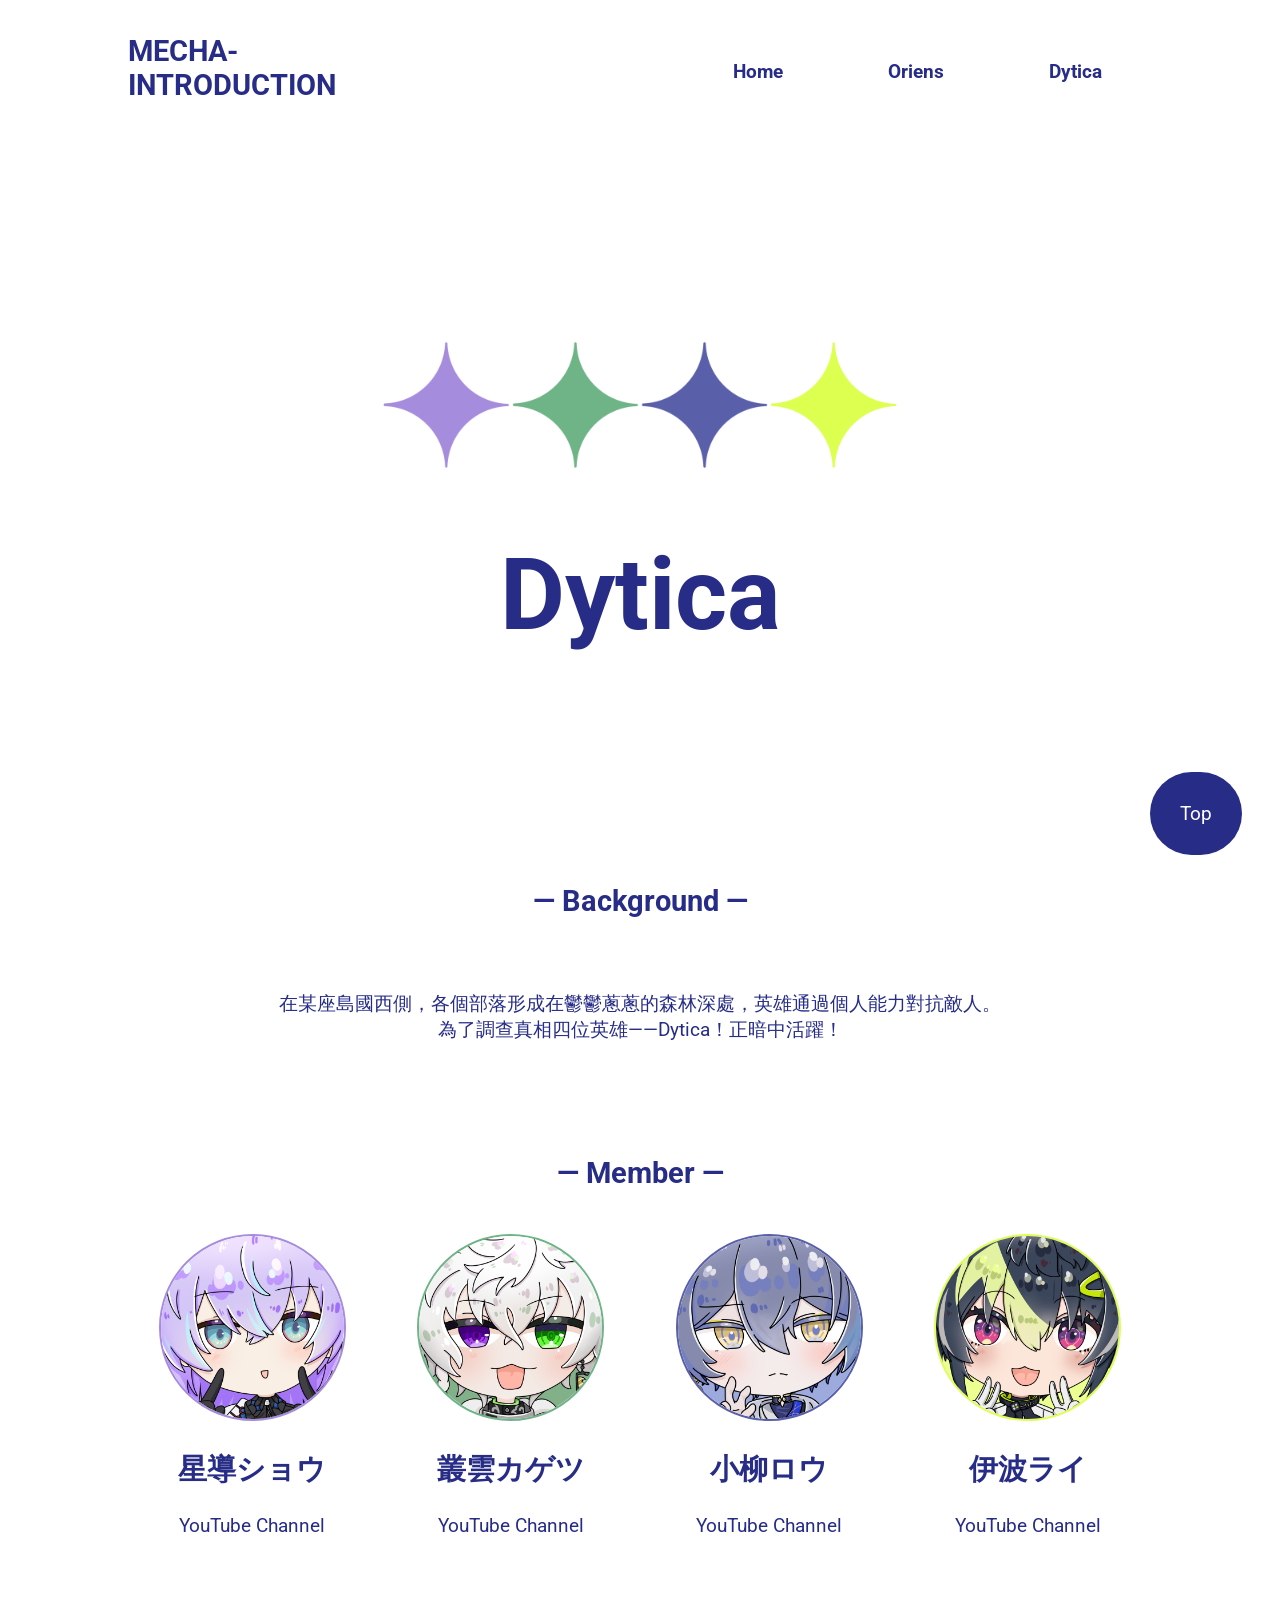
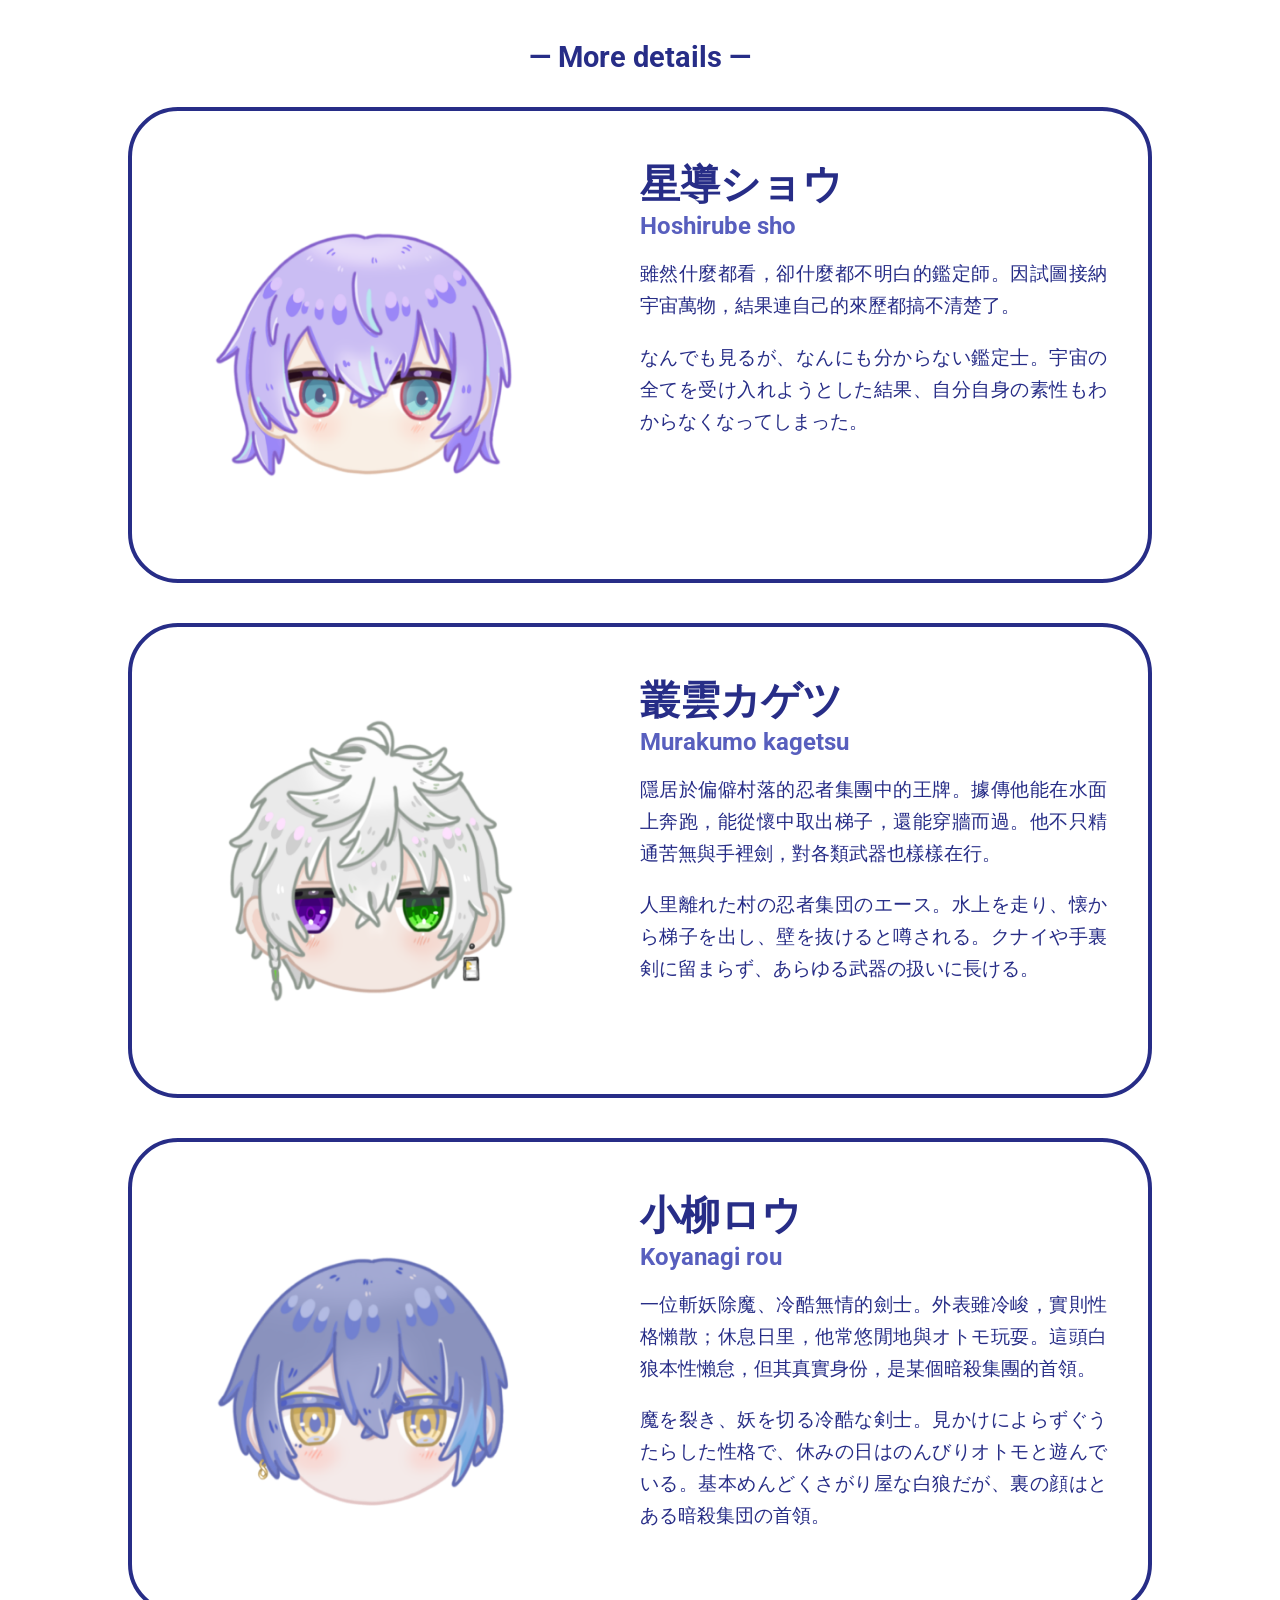
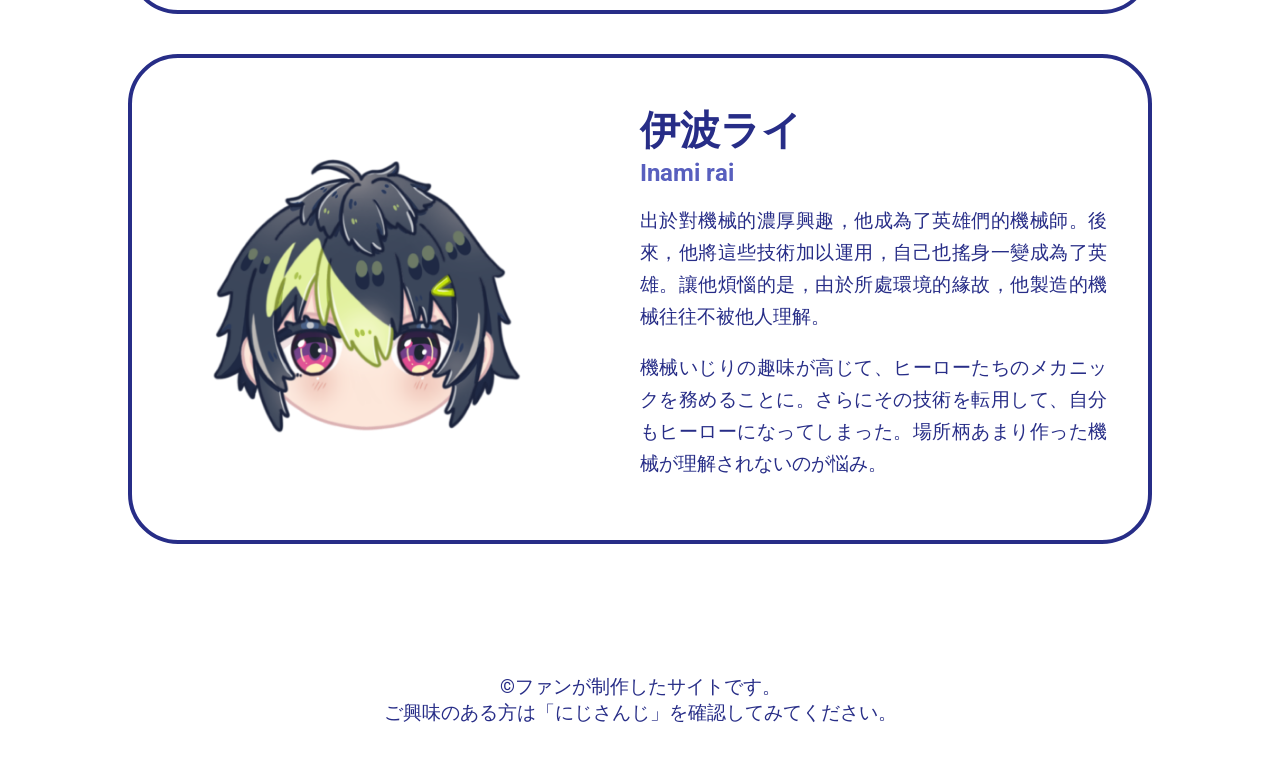
==== commit 4b115738: "update" ====
--- a/Dytica.html
+++ b/Dytica.html
@@ -151,7 +151,7 @@
 
 <!--footer-->
 <footer>
-&copy;粉絲自製網站，非官方網站。
+&copy;ファンが制作したサイトです。<br>ご興味のある方は「にじさんじ」を確認してみてください。
 </footer>
 
 </body>
--- a/css/dytica.css
+++ b/css/dytica.css
@@ -576,7 +576,13 @@
     .a_right p{
         font-size: 15px;
     }
+    .up{
+        padding:10px;
+        right:3%; 
+        bottom:10%;
+        font-size: 15px;
+    }
     footer{
-        font-size: 15px;
+        font-size: 12px;
     }
 }
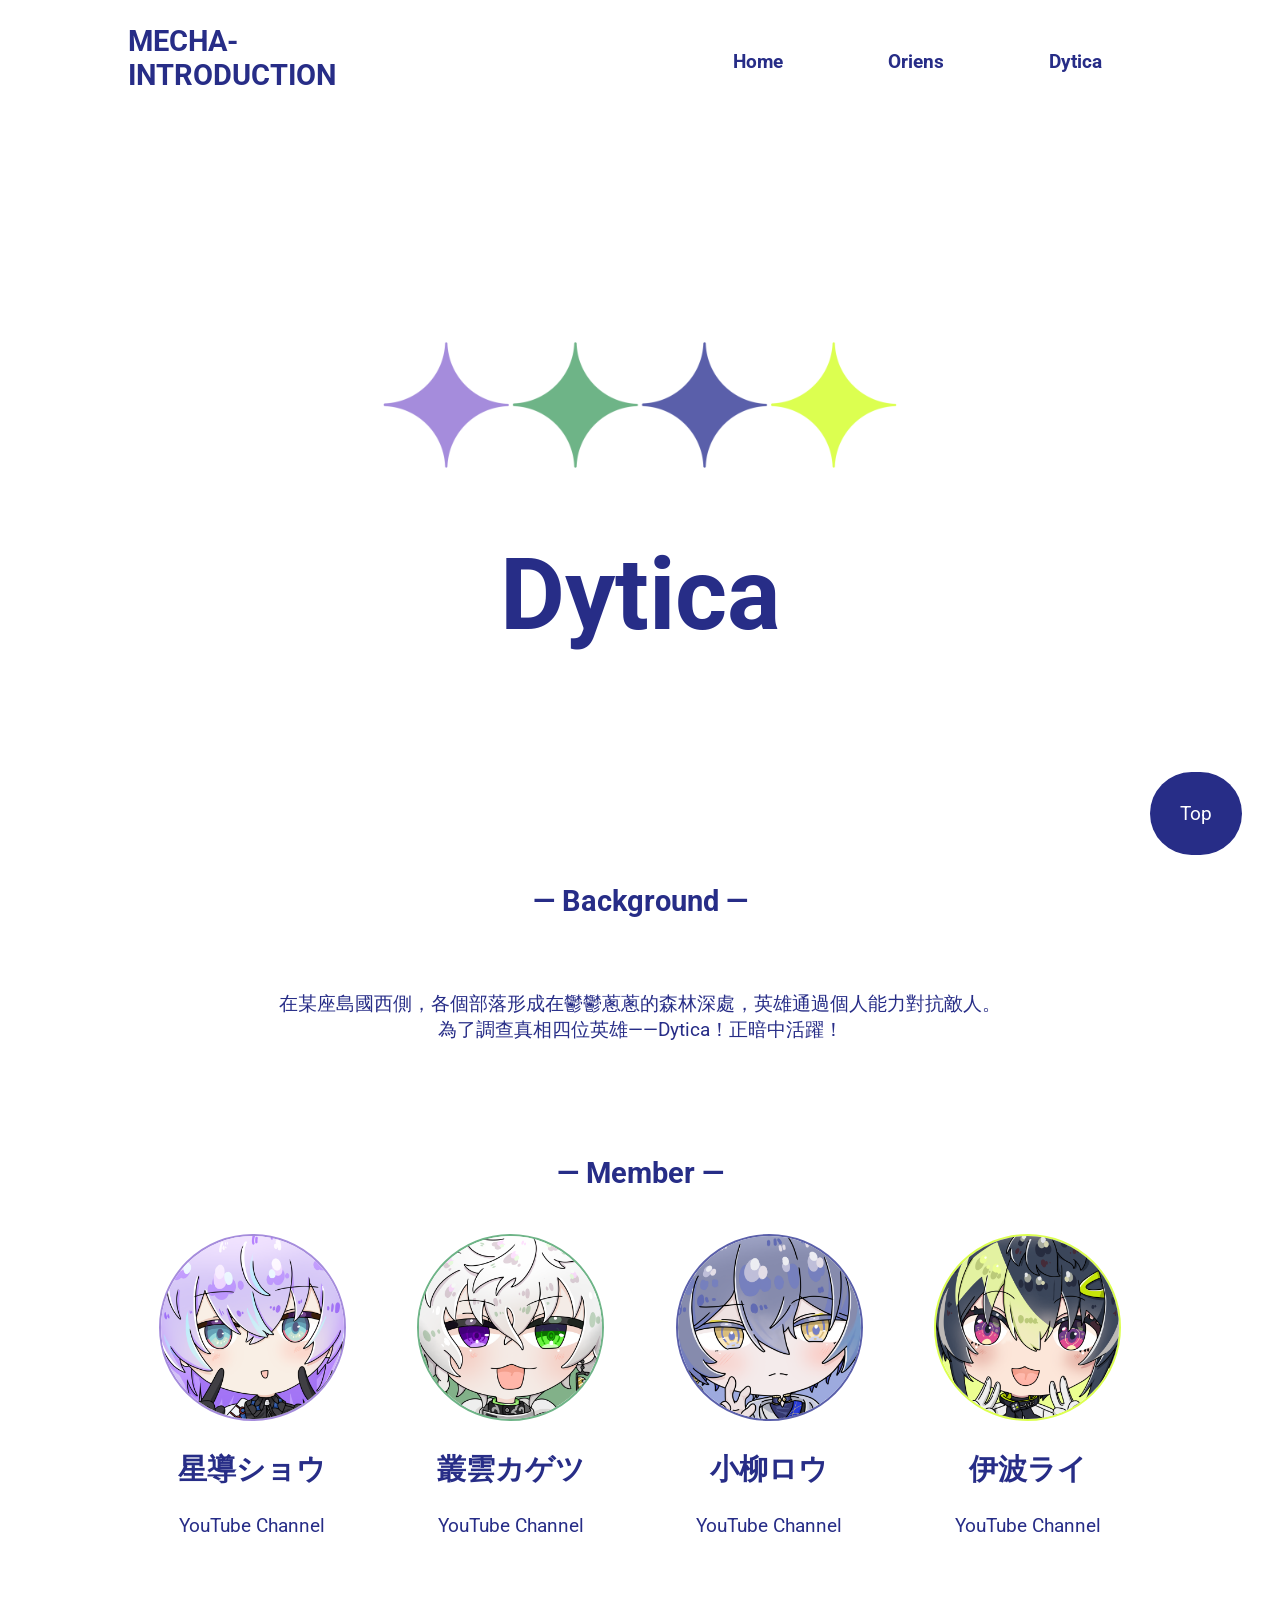
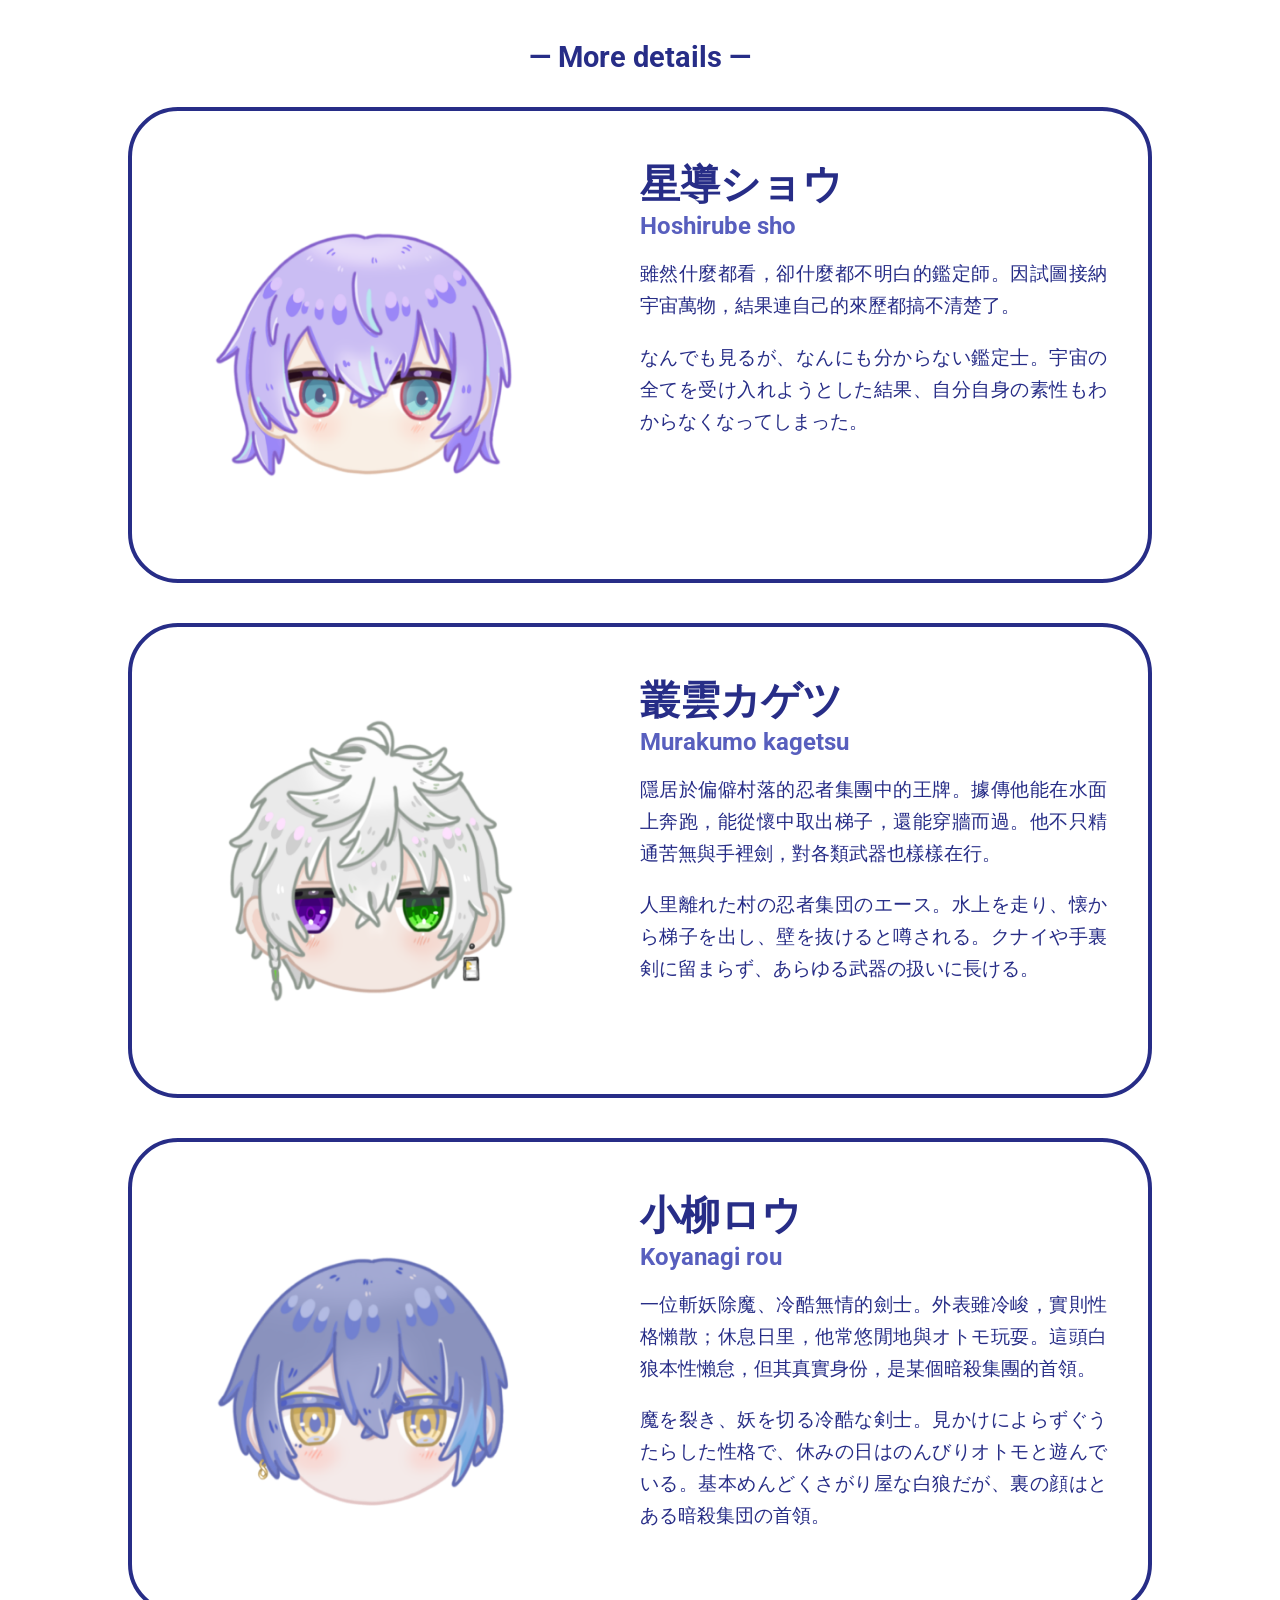
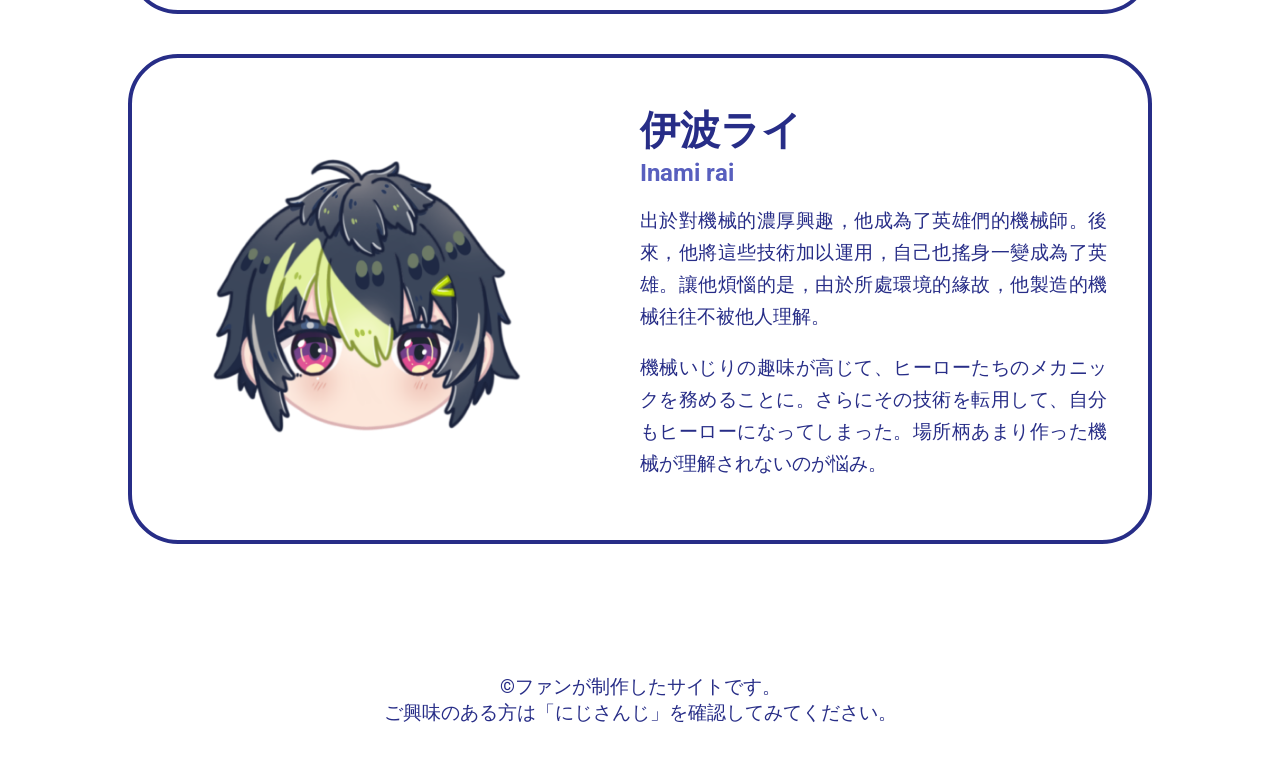
==== commit 544252f7: "update" ====
--- a/Dytica.html
+++ b/Dytica.html
@@ -92,7 +92,17 @@
                 <h3>Hoshirube sho</h3>
                 <p>雖然什麼都看，卻什麼都不明白的鑑定師。因試圖接納宇宙萬物，結果連自己的來歷都搞不清楚了。</p>
                 <p>なんでも見るが、なんにも分からない鑑定士。宇宙の全てを受け入れようとした結果、自分自身の素性もわからなくなってしまった。</p>
-                <div class="moreb">More</div>
+            </div>
+            <div class="a_left2">
+                <img src="images/rb.png" alt="星導ショウ代表圖"/> 
+            </div>
+            <div class="a_right2">
+                <h2>ご来店ありがとうございます〜<br>本日のショウも楽しんでいってください。</h2>
+                <h4>不可思議宇宙章魚</h4>
+                <p>直播時，他說話的語調基本上保持平穩，但根據遊戲內容的不同，有時也會大聲尖叫。或許是因為能發出死腔（Death Voice），他的尖叫聲往往音量極大。在官方剪輯中總結了其在直播時常展現出的特徵，包括：喜歡恐怖遊戲、經常尖叫、說話時帶有反派風格，以及喜歡講諧音梗。<br> </p>
+                <h2>星導ショウ</h2>
+                <h3>Hoshirube sho</h3>  
+                <div class="moreb">More</div> 
             </div> 
         </div>
     </a>
@@ -106,7 +116,17 @@
                 <h3>Murakumo kagetsu</h3>
                 <p>隱居於偏僻村落的忍者集團中的王牌。據傳他能在水面上奔跑，能從懷中取出梯子，還能穿牆而過。他不只精通苦無與手裡劍，對各類武器也樣樣在行。</p>
                 <p>人里離れた村の忍者集団のエース。水上を走り、懐から梯子を出し、壁を抜けると噂される。クナイや手裏剣に留まらず、あらゆる武器の扱いに長ける。</p>
-                <div class="moreb">More</div>
+            </div>
+            <div class="a_left2">
+                <img src="images/kgt.png" alt="叢雲カゲツ代表圖"/> 
+            </div>
+            <div class="a_right2">
+                <h2>なんやぁ！</h2>
+                <h4>日本語✖ 忍者</h4>
+                <p>其言行舉止與氛圍給人一種「直率」的印象；此外，那種不經大腦的說話風格，以及日語水平僅處於「青銅」段位的表現，都令人印象深刻。而在進行對抗類遊戲時，一旦進入比賽期間，他便會判若兩人，展現出作為高水平玩家的一面。<br> <br> <br></p>
+                <h2>叢雲カゲツ</h2>
+                <h3>Murakumo kagetsu</h3>  
+                <div class="moreb">More</div> 
             </div>
         </div>
     </a>
@@ -122,7 +142,17 @@
                 <h3>Koyanagi rou</h3>
                 <p>一位斬妖除魔、冷酷無情的劍士。外表雖冷峻，實則性格懶散；休息日里，他常悠閒地與オトモ玩耍。這頭白狼本性懶怠，但其真實身份，是某個暗殺集團的首領。</p>
                 <p>魔を裂き、妖を切る冷酷な剣士。見かけによらずぐうたらした性格で、休みの日はのんびりオトモと遊んでいる。基本めんどくさがり屋な白狼だが、裏の顔はとある暗殺集団の首領。</p>
-                <div class="moreb">More</div>
+            </div>
+            <div class="a_left2">
+                <img src="images/ru.png" alt="小柳ロウ代表圖"/> 
+            </div>
+            <div class="a_right2">
+                <h2>抜刀...！</h2>
+                <h4>膽小FPS系白狼</h4>
+                <p>時常進行7小時以上的長時間直播，內容涵蓋各類FPS射擊遊戲與大型企劃，時常在直播中展現其優秀的遊戲實力與領導能力。專注於遊戲或思考時常會突然安靜下來，擁有自己獨特的直播節奏。在帥氣的形象背後，其實非常害怕恐怖遊戲，其早期的絕叫系直播記錄檔廣為流傳。<br> <br></p>
+                <h2>小柳ロウ</h2>
+                <h3>Koyanagi rou</h3>  
+                <div class="moreb">More</div> 
             </div>
         </div>
     </a>
@@ -138,8 +168,17 @@
                 <h3>Inami rai</h3>
                 <p>出於對機械的濃厚興趣，他成為了英雄們的機械師。後來，他將這些技術加以運用，自己也搖身一變成為了英雄。讓他煩惱的是，由於所處環境的緣故，他製造的機械往往不被他人理解。</p>
                 <p>機械いじりの趣味が高じて、ヒーローたちのメカニックを務めることに。さらにその技術を転用して、自分もヒーローになってしまった。場所柄あまり作った機械が理解されないのが悩み。</p>
-                
-                <div class="moreb">More</div>
+            </div>
+            <div class="a_left2">
+                <img src="images/ri.png" alt="伊波ライ代表圖"/> 
+            </div>
+            <div class="a_right2">
+                <h2>にじさんじ所属みんなのスーパーヒーロー、伊波ライです！</h2>
+                <h4>萬能超級英雄</h4>
+                <p>不僅擁有優秀的唱功，也精通樂器演奏及混音製作等各項音樂技能，同時在遊戲方面的基礎能力也很高。此外，或許是因為曾擔任補習班講師的經歷，在教導他人方面也頗受好評。只要有需要，總能將各項技能磨練至能夠應付自如的水平，唯獨不擅長繪畫，也不喜歡吃番茄。<br> <br></p>
+                <h2>伊波ライ</h2>
+                <h3>Inami rai</h3>  
+                <div class="moreb">More</div> 
             </div>
         </div>
     </a>
--- a/css/dytica.css
+++ b/css/dytica.css
@@ -39,9 +39,9 @@
 
 /*menu*/
 .menu{
-    width:80%;
-    margin: 10px auto;
-    /*background:#ffffff;*/
+    width:100%;
+    margin: 0px auto;
+    background:#ffffff;
     display: flex;
 }
 
@@ -50,22 +50,22 @@
    /* float: left;
     width: 120px;*/
     flex: 0 0 120px;
-    
-}
-
-.logo img{
+    margin-left: 10%;
+}
+
+/*.logo img{
     width: 100%;
     margin: auto;
-    /*background: rgba(255, 255, 255, .5);*/
+    background: rgba(255, 255, 255, .5);
 	border-radius: 50%;
-}
+}*/
 
 /*nav*/
 nav{
     /* float: right;*/
     flex: 1;
     text-align: right;
-    
+    margin-right: 10%;
 }
 
 nav a{
@@ -378,6 +378,108 @@
 	text-align:justify;
     line-height: 2rem;
 }
+.article1:hover .a_left{
+  display: none; /* 隱藏 */
+}
+
+.article1:hover .a_right{
+  display: none; /* 隱藏 */
+}
+
+.article2:hover .a_left{
+  display: none; /* 隱藏 */
+}
+
+.article2:hover .a_right{
+  display: none; /* 隱藏 */
+}
+
+.article3:hover .a_left{
+  display: none; /* 隱藏 */
+}
+
+.article3:hover .a_right{
+  display: none; /* 隱藏 */
+}
+
+.article4:hover .a_left{
+  display: none; /* 隱藏 */
+}
+
+.article4:hover .a_right{
+  display: none; /* 隱藏 */
+}
+
+.a_left2{
+    flex: 1;
+    
+    /*position: relative;
+	float:left;
+	width:50%;
+    height:100%;*/
+}
+
+.a_left2 img{
+	float:left;
+    width: 100%;
+    height:100%;
+	object-fit: cover;
+    object-position: bottom;
+    
+}
+
+.a_right2{
+    flex: 1;
+    position: relative;
+	/*float:left;
+	width:50%;
+    height:100%;*/
+	padding: 4%;
+	box-sizing:border-box;
+	color:#272D87;
+	text-align:justify;
+    line-height: 2rem;
+}
+
+.a_left2{
+  display: none; /* 預設完全隱藏 */
+}
+
+.a_right2{
+  display: none; /* 預設完全隱藏 */
+}
+
+.article1:hover .a_left2{
+  display: block; /* 顯示 */
+}
+
+.article1:hover .a_right2{
+  display: block; /* 顯示 */
+}
+
+.article2:hover .a_left2{
+  display: block; /* 顯示 */
+}
+
+.article2:hover .a_right2{
+  display: block; /* 顯示 */
+}
+
+.article3:hover .a_left2{
+  display: block; /* 顯示 */
+}
+
+.article3:hover .a_right2{
+  display: block; /* 顯示 */
+}
+
+.article4:hover .a_left2{
+  display: block; /* 顯示 */
+}
+
+.article4:hover .a_right2{
+  display: block; /* 顯示 */
+}
 
 .a_right h2{
     font-size: 2.5rem;
@@ -409,20 +511,32 @@
 	-webkit-transition-timing-function: ease-in-out; /*Safari */
 }
 
-.article1:hover .moreb{
+.a_right2:hover .moreb{
 	opacity:1;
 }
 
-.article2:hover .moreb{
-	opacity:1;
-}
-
-.article3:hover .moreb{
-	opacity:1;
-}
-
-.article4:hover .moreb{
-	opacity:1;
+.a_right h2{
+    font-size: 2.5rem;
+    color: #272D87;
+    line-height: 0rem;
+}
+
+.a_right h3{
+    line-height: 1rem;
+    font-size: 1.5rem;
+    color: #585FBE;
+}
+
+.a_right2 h3{
+    line-height: 1rem;
+    font-size: 1.5rem;
+    color: #585FBE;
+}
+
+.a_right2 h4{
+    line-height: 1rem;
+    font-size: 1.5rem;
+    color: #585FBE;
 }
 
 .up{
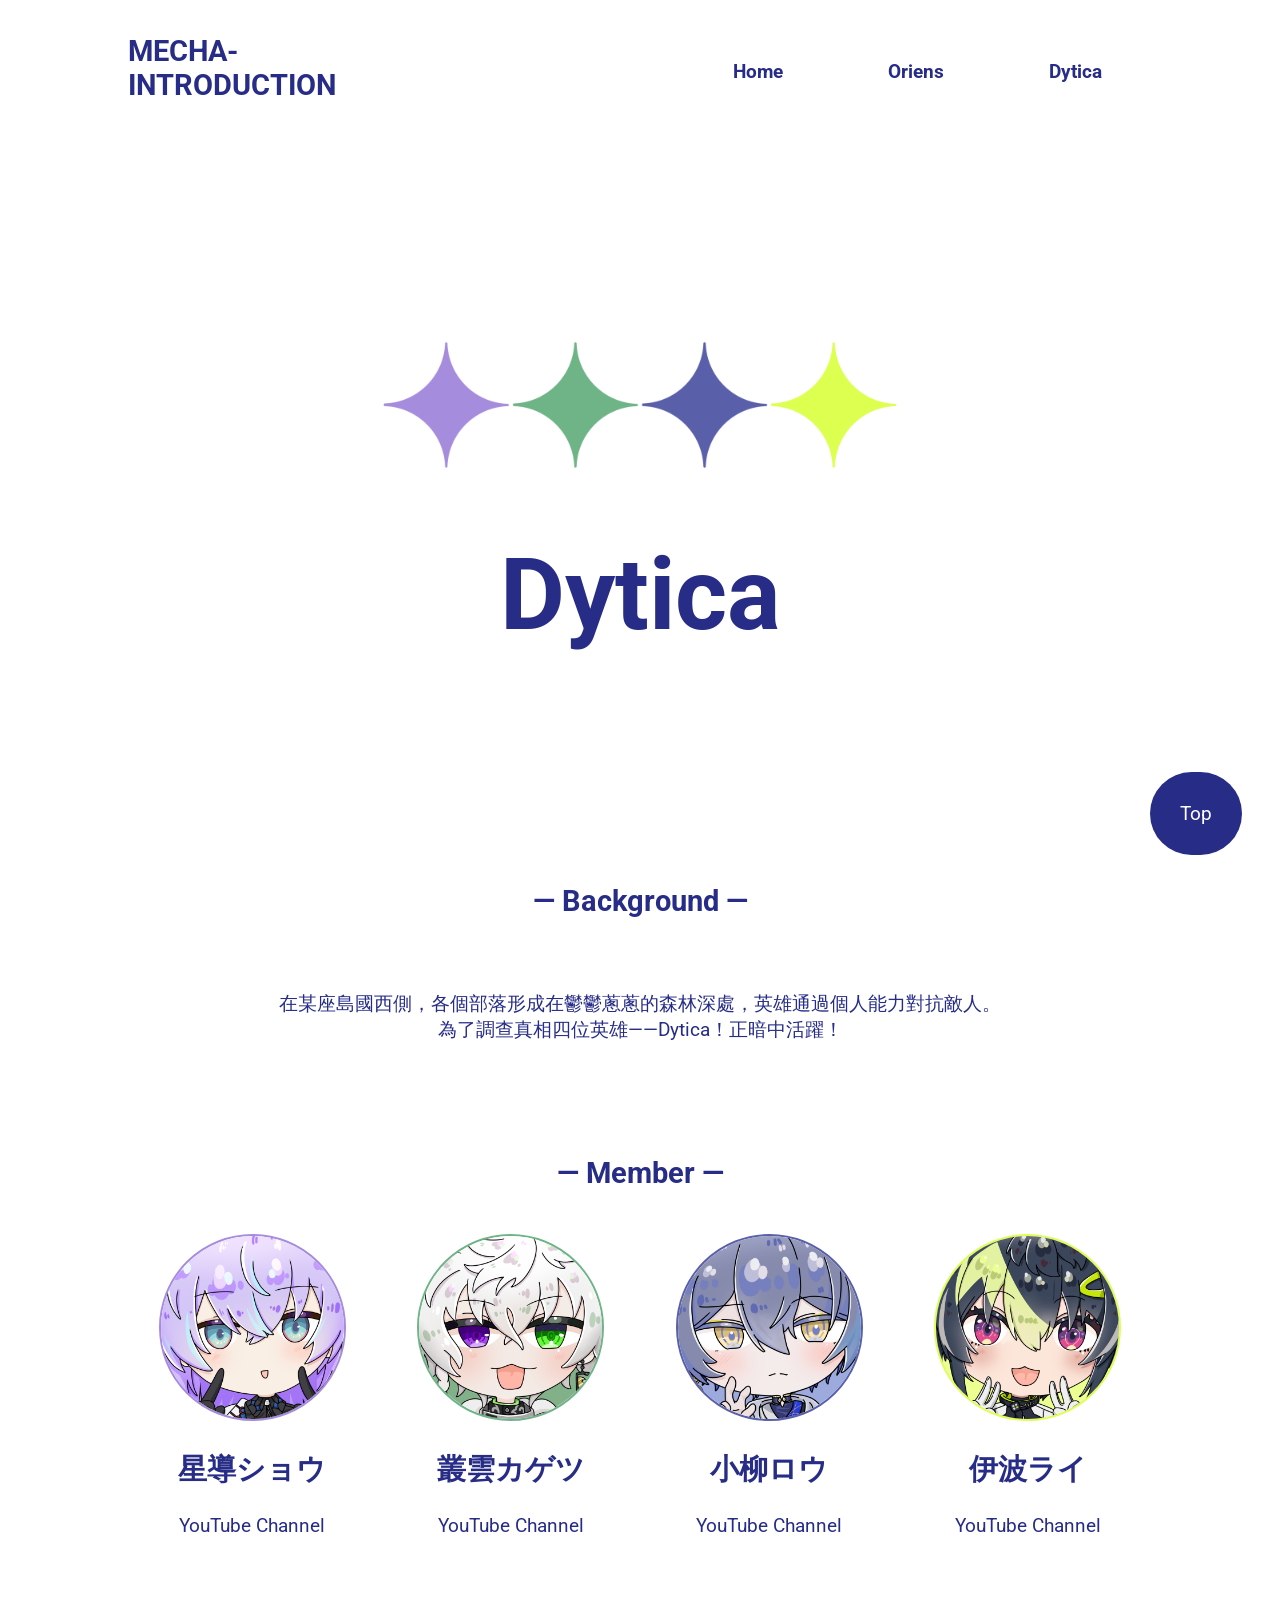
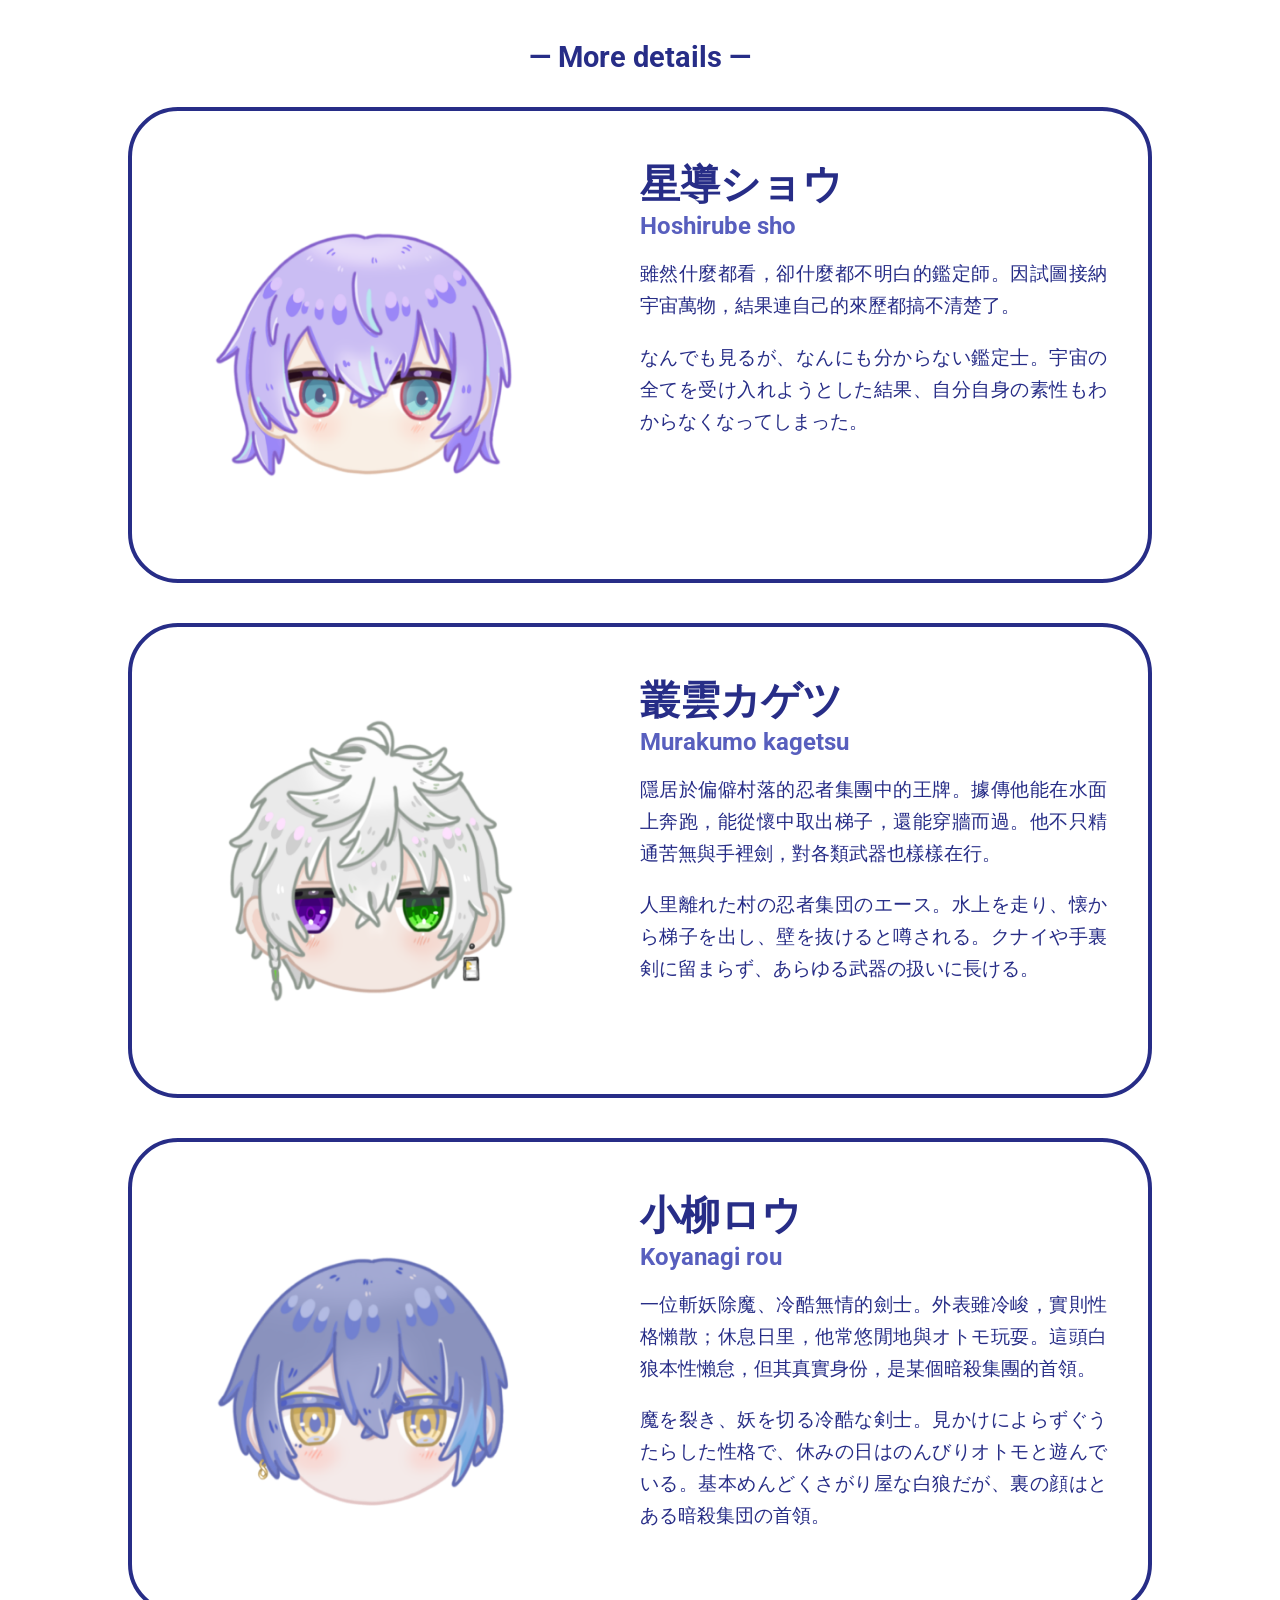
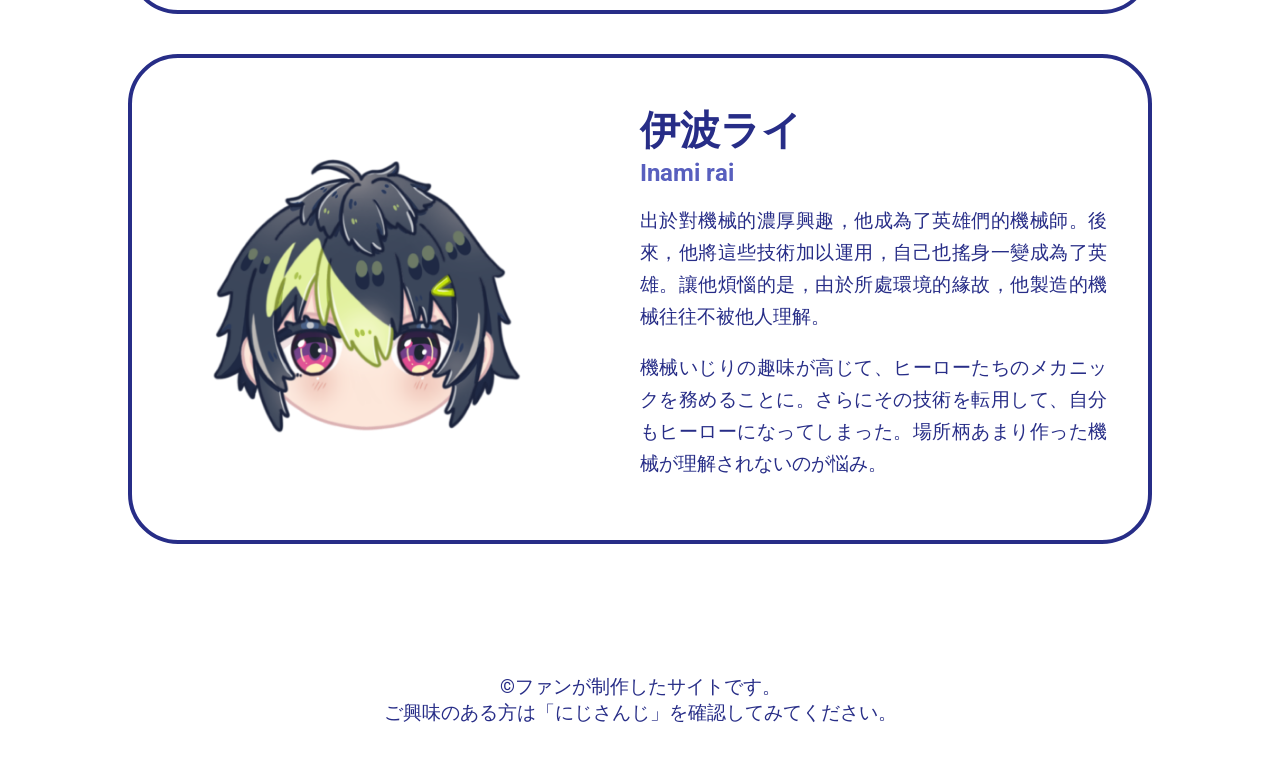
==== commit f187b97f: "update" ====
--- a/Dytica.html
+++ b/Dytica.html
@@ -149,7 +149,7 @@
             <div class="a_right2">
                 <h2>抜刀...！</h2>
                 <h4>膽小FPS系白狼</h4>
-                <p>時常進行7小時以上的長時間直播，內容涵蓋各類FPS射擊遊戲與大型企劃，時常在直播中展現其優秀的遊戲實力與領導能力。專注於遊戲或思考時常會突然安靜下來，擁有自己獨特的直播節奏。在帥氣的形象背後，其實非常害怕恐怖遊戲，其早期的絕叫系直播記錄檔廣為流傳。<br> <br></p>
+                <p>時常進行7小時以上的長時間直播，內容涵蓋各類FPS射擊遊戲、大型企劃與各類遊戲大賽，時常在直播中展現其優秀的遊戲實力與領導能力。專注於遊戲或思考時常會突然安靜下來，擁有自己獨特的直播節奏。在帥氣的形象背後，其實非常害怕恐怖遊戲，早期的絕叫系直播記錄檔在粉絲間廣為流傳。<br> <br></p>
                 <h2>小柳ロウ</h2>
                 <h3>Koyanagi rou</h3>  
                 <div class="moreb">More</div> 
--- a/css/dytica.css
+++ b/css/dytica.css
@@ -39,9 +39,9 @@
 
 /*menu*/
 .menu{
-    width:100%;
-    margin: 0px auto;
-    background:#ffffff;
+    width:80%;
+    margin: 10px auto;
+    /*background:#ffffff;*/
     display: flex;
 }
 
@@ -50,7 +50,7 @@
    /* float: left;
     width: 120px;*/
     flex: 0 0 120px;
-    margin-left: 10%;
+    
 }
 
 /*.logo img{
@@ -65,7 +65,7 @@
     /* float: right;*/
     flex: 1;
     text-align: right;
-    margin-right: 10%;
+    
 }
 
 nav a{
@@ -690,6 +690,71 @@
     .a_right p{
         font-size: 15px;
     }
+
+        .article1:hover .a_left{
+        display: block; /* 顯示 */
+    }
+
+    .article1:hover .a_right{
+        display: block; /* 顯示 */
+    }
+
+    .article2:hover .a_left{
+        display: block; /* 顯示 */
+    }
+
+    .article2:hover .a_right{
+        display: block; /* 顯示 */
+    }
+
+    .article3:hover .a_left{
+        display: block; /* 顯示 */
+    }
+
+    .article3:hover .a_right{
+        display: block; /* 顯示 */
+    }
+
+    .article4:hover .a_left{
+        display: block; /* 顯示 */
+    }
+
+    .article4:hover .a_right{
+        display: block; /* 顯示 */
+    }
+    
+    .article1:hover .a_left2{
+        display: none; 
+    }
+
+    .article1:hover .a_right2{
+        display: none; 
+    }
+
+    .article2:hover .a_left2{
+        display: none; 
+    }
+
+    .article2:hover .a_right2{
+        display: none; 
+    }
+
+    .article3:hover .a_left2{
+        display: none; 
+    }
+
+    .article3:hover .a_right2{
+        display: none; 
+    }
+
+    .article4:hover .a_left2{
+        display: none; 
+    }
+
+    .article4:hover .a_right2{
+        display: none; 
+    }
+    
     .up{
         padding:10px;
         right:3%; 
